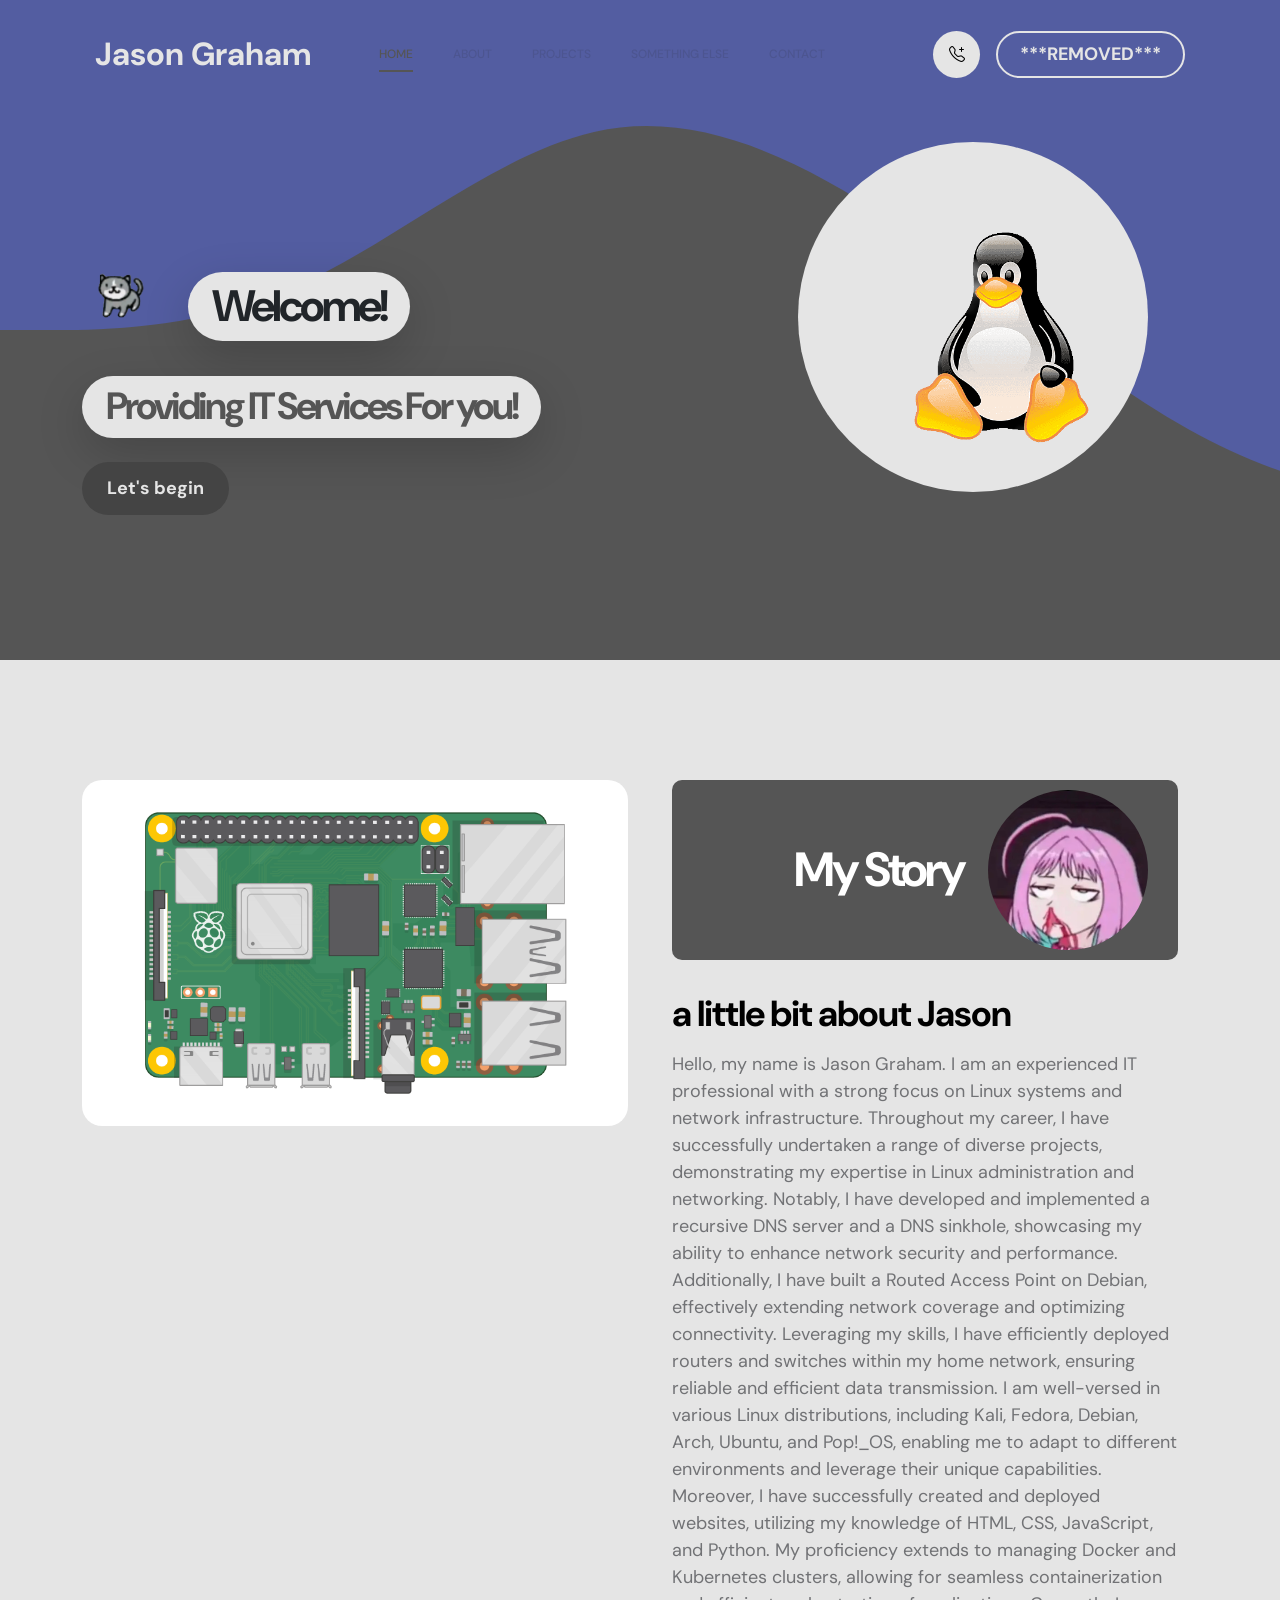
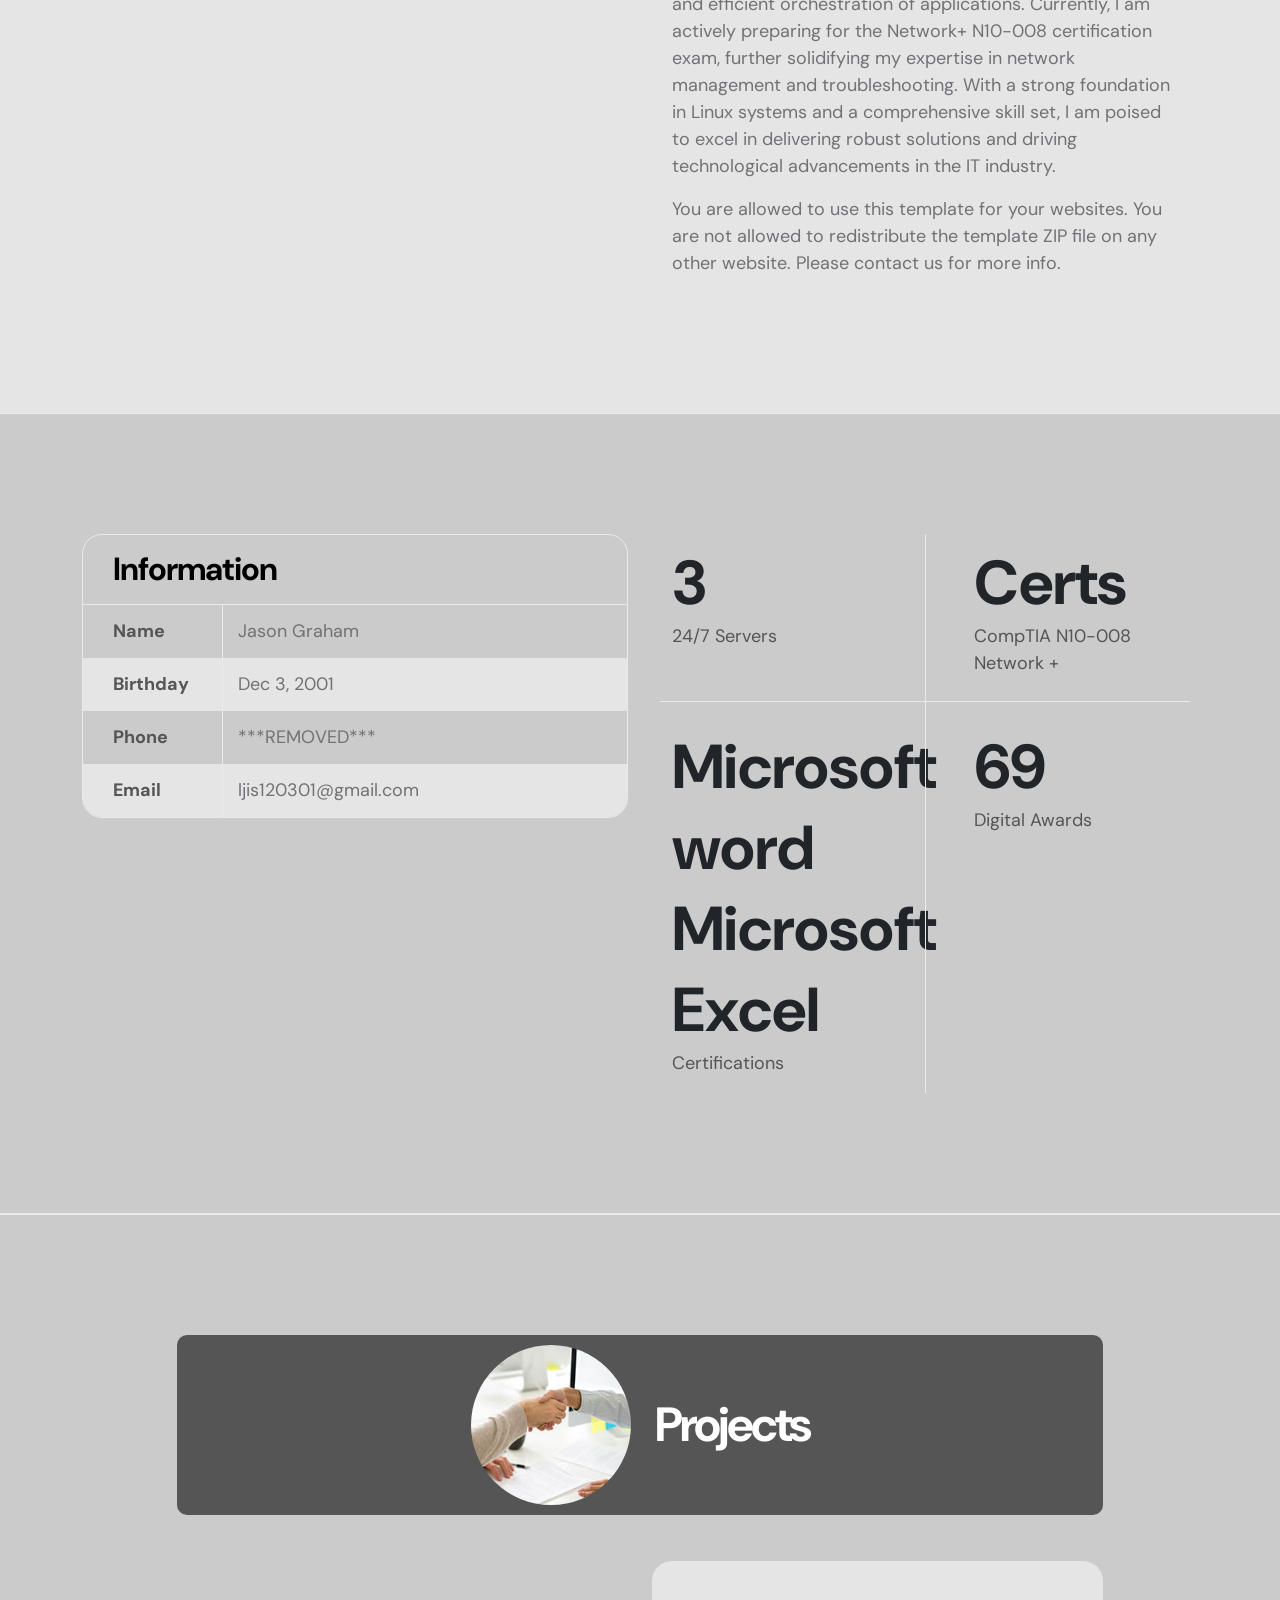
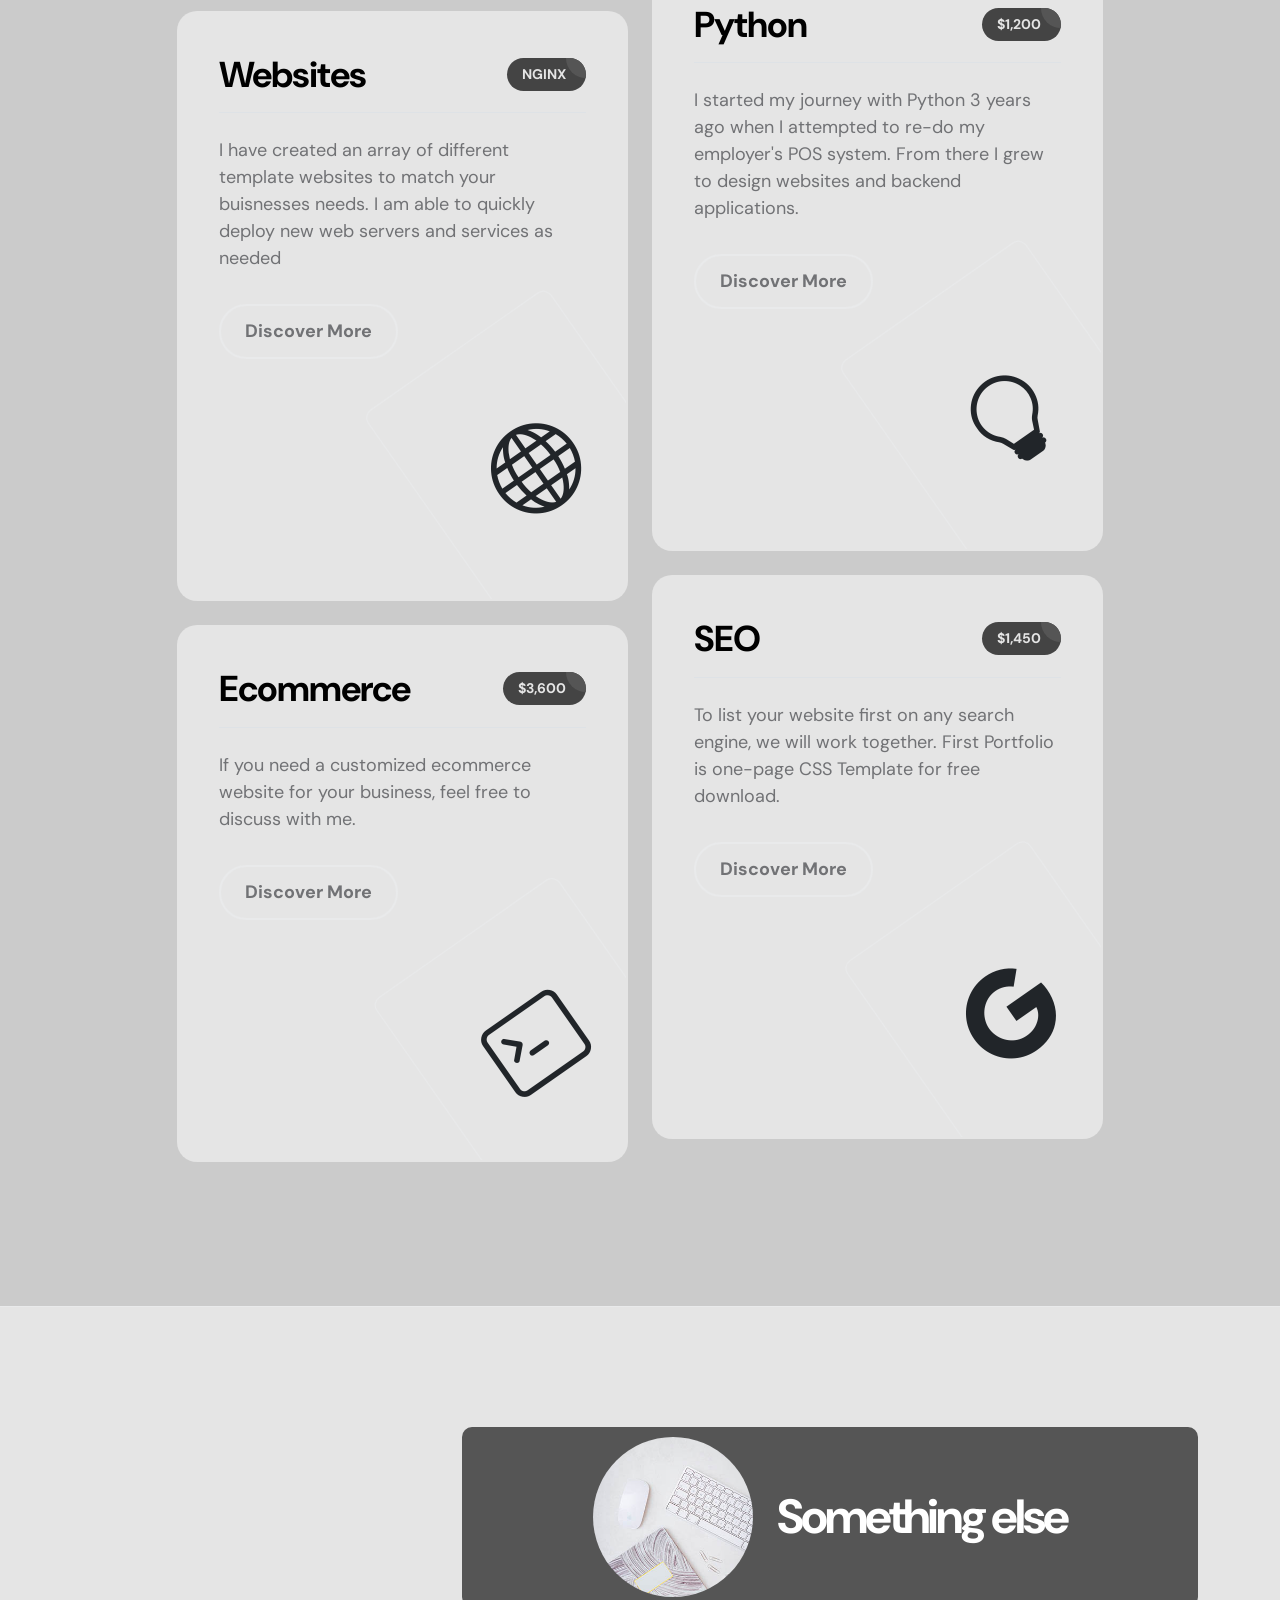
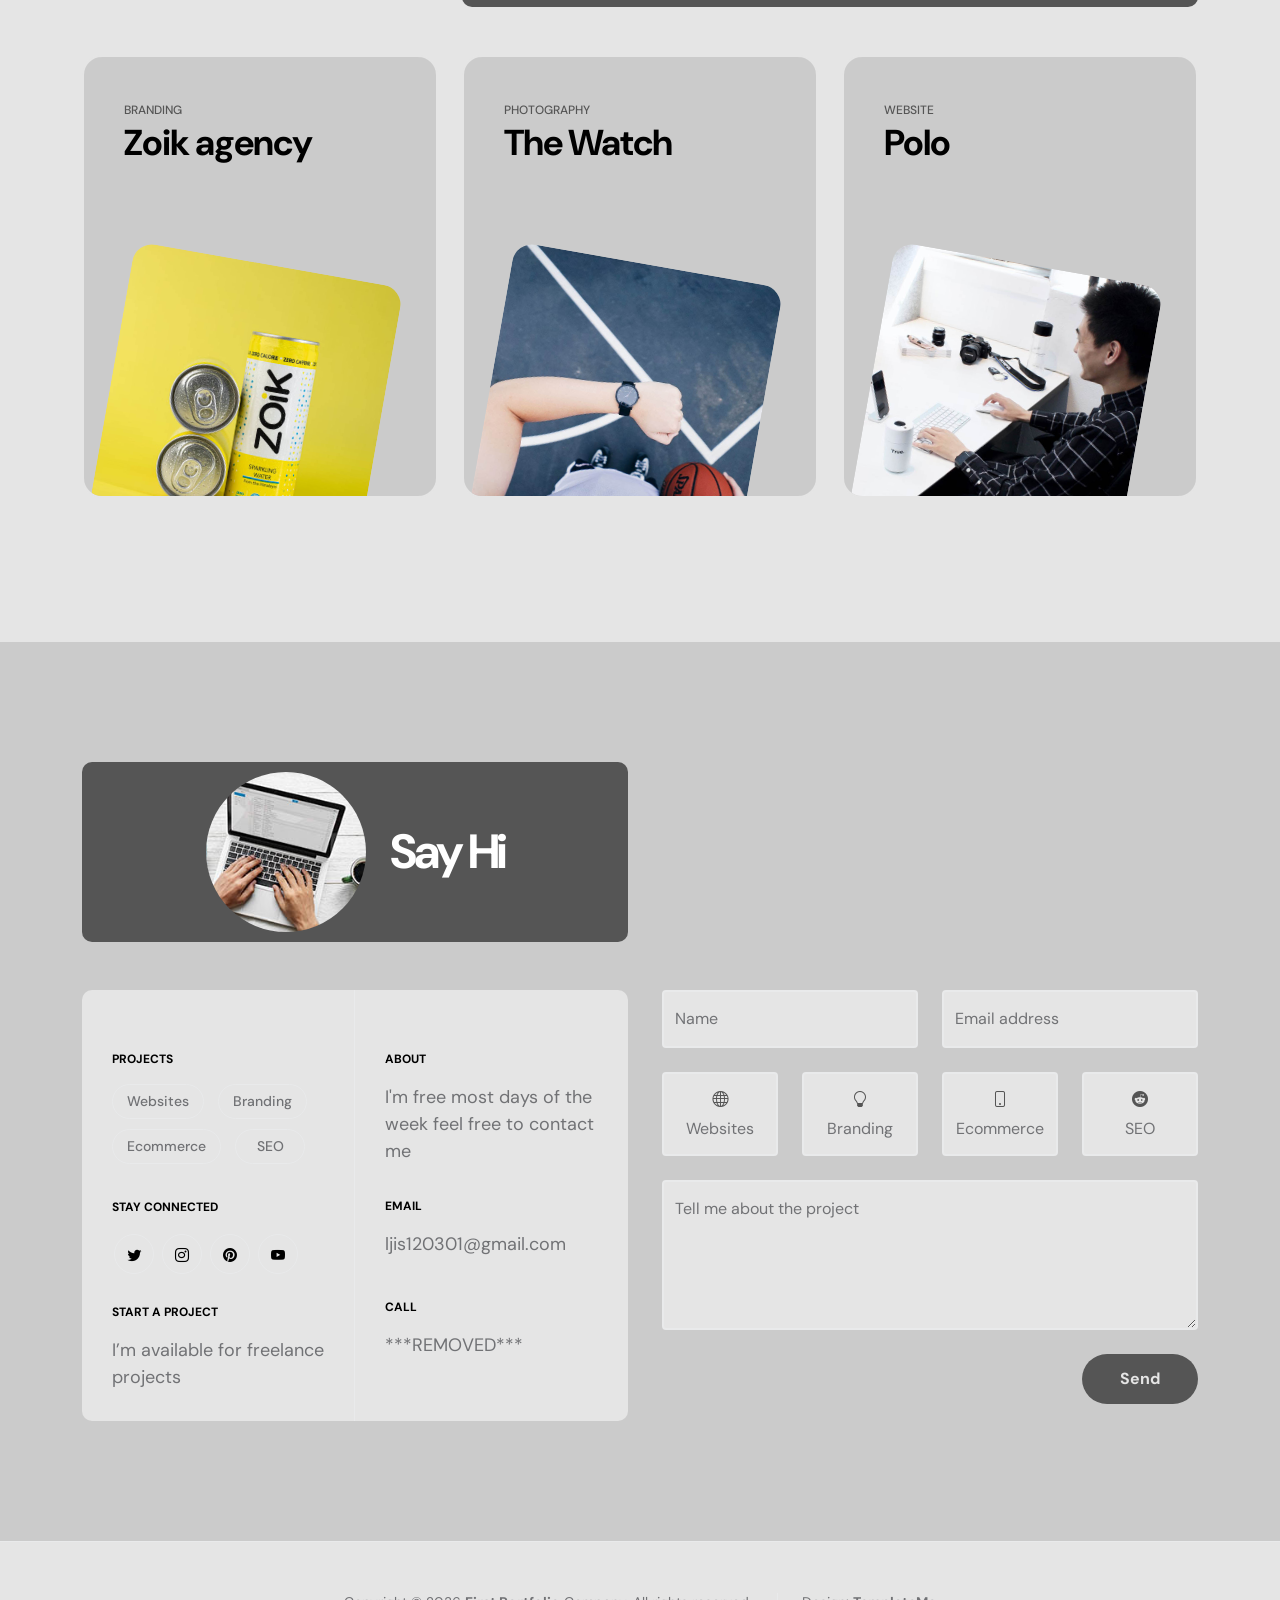
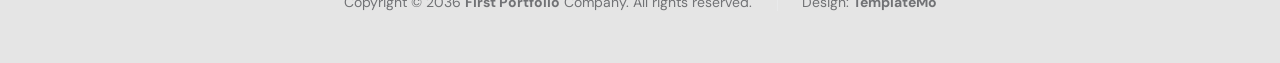
==== index.html @ 7993f051 "Add files via upload" ====
<!doctype html>
<html lang="en">
    <head>
        <meta charset="utf-8">
        <meta name="viewport" content="width=device-width, initial-scale=1">

        <meta name="description" content="">
        <meta name="author" content="TemplateMo">

        <title>Jason's Website</title>

        <!-- CSS FILES -->
        <link rel="preconnect" href="https://fonts.googleapis.com">
        
        <link rel="preconnect" href="https://fonts.gstatic.com" crossorigin>
        
        <link href="https://fonts.googleapis.com/css2?family=DM+Sans:wght@400;500;700&display=swap" rel="stylesheet">

        <link href="css/bootstrap.min.css" rel="stylesheet">

        <link href="css/bootstrap-icons.css" rel="stylesheet">

        <link href="css/magnific-popup.css" rel="stylesheet">

        <link href="css/templatemo-first-portfolio-style.css" rel="stylesheet">
        
<!--

TemplateMo 578 First Portfolio

https://templatemo.com/tm-578-first-portfolio

-->
    </head>
    
    <body>

        <section class="preloader">
            <div class="spinner">
                <span class="spinner-rotate"></span>    
            </div>
        </section>

        <nav class="navbar navbar-expand-lg">
            <div class="container">

                <button class="navbar-toggler" type="button" data-bs-toggle="collapse" data-bs-target="#navbarNav" aria-controls="navbarNav" aria-expanded="false" aria-label="Toggle navigation">
                    <span class="navbar-toggler-icon"></span>
                </button>

                <a href="index.html" class="navbar-brand mx-auto mx-lg-0">Jason Graham</a>

                <div class="d-flex align-items-center d-lg-none">
                    <i class="navbar-icon bi-telephone-plus me-3"></i>
                    <a class="custom-btn btn" href="#section_5">
                        ***REMOVED***
                    </a>
                </div>

                <div class="collapse navbar-collapse" id="navbarNav">
                    <ul class="navbar-nav ms-lg-5">
                        <li class="nav-item">
                            <a class="nav-link click-scroll" href="#section_1">Home</a>
                        </li>

                        <li class="nav-item">
                            <a class="nav-link click-scroll" href="#section_2">About</a>
                        </li>

                        <li class="nav-item">
                            <a class="nav-link click-scroll" href="#section_3">Projects</a>
                        </li>

                        <li class="nav-item">
                            <a class="nav-link click-scroll" href="#section_4">Something else</a>
                        </li>

                        <li class="nav-item">
                            <a class="nav-link click-scroll" href="#section_5">Contact</a>
                        </li>
                    </ul>

                    <div class="d-lg-flex align-items-center d-none ms-auto">
                        <i class="navbar-icon bi-telephone-plus me-3"></i>
                        <a class="custom-btn btn" href="#section_5">
                            ***REMOVED***
                        </a>
                    </div>
                </div>

            </div>
        </nav>

        <main>

            <section class="hero d-flex justify-content-center align-items-center" id="section_1">
                <div class="container">
                    <div class="row">

                        <div class="col-lg-7 col-12">
                            <div class="hero-text">
                                <div class="hero-title-wrap d-flex align-items-center mb-4">
                                    <img src="images/cat.png" class="avatar-image avatar-image-large img-fluid" alt="">

                                    <h1 class="hero-title ms-3 mb-0">Welcome!</h1>
                                </div>

                                <h2 class="mb-4">Providing IT Services For you!</h2>
                                <p class="mb-4"><a class="custom-btn btn custom-link" href="#section_2">Let's begin</a></p>
                            </div>
                        </div>

                        <div class="col-lg-5 col-12 position-relative">
                            <div class="hero-image-wrap"></div>
                            <img src="images/WAYBETTERTUX.png" class="hero-image img-fluid" alt="">
                        </div>

                    </div>
                </div>

                <svg xmlns="http://www.w3.org/2000/svg" viewBox="0 0 1440 320"><path fill="#535da1" fill-opacity="1" d="M0,160L24,160C48,160,96,160,144,138.7C192,117,240,75,288,64C336,53,384,75,432,106.7C480,139,528,181,576,208C624,235,672,245,720,240C768,235,816,213,864,186.7C912,160,960,128,1008,133.3C1056,139,1104,181,1152,202.7C1200,224,1248,224,1296,197.3C1344,171,1392,117,1416,90.7L1440,64L1440,0L1416,0C1392,0,1344,0,1296,0C1248,0,1200,0,1152,0C1104,0,1056,0,1008,0C960,0,912,0,864,0C816,0,768,0,720,0C672,0,624,0,576,0C528,0,480,0,432,0C384,0,336,0,288,0C240,0,192,0,144,0C96,0,48,0,24,0L0,0Z"></path></svg>
            </section>


            <section class="about section-padding" id="section_2">
                <div class="container">
                    <div class="row">

                        <div class="col-lg-6 col-12">
                            <img src="images/pi.png" class="about-image img-fluid" alt="">
                        </div>

                        <div class="col-lg-6 col-12 mt-5 mt-lg-0">
                            <div class="about-thumb">

                                <div class="section-title-wrap d-flex justify-content-end align-items-center mb-4">
                                    <h2 class="text-white me-4 mb-0">My Story</h2>

                                    <img src="images/IMG_1923.jpeg" class="avatar-image img-fluid" alt="">
                                </div>

                                <h3 class="pt-2 mb-3">a little bit about Jason</h3>

                                <p>Hello, my name is Jason Graham. I am an experienced IT professional with a strong focus on Linux systems and network infrastructure. Throughout my career, I have successfully undertaken a range of diverse projects, demonstrating my expertise in Linux administration and networking. Notably, I have developed and implemented a recursive DNS server and a DNS sinkhole, showcasing my ability to enhance network security and performance. Additionally, I have built a Routed Access Point on Debian, effectively extending network coverage and optimizing connectivity. Leveraging my skills, I have efficiently deployed routers and switches within my home network, ensuring reliable and efficient data transmission. I am well-versed in various Linux distributions, including Kali, Fedora, Debian, Arch, Ubuntu, and Pop!_OS, enabling me to adapt to different environments and leverage their unique capabilities. Moreover, I have successfully created and deployed websites, utilizing my knowledge of HTML, CSS, JavaScript, and Python. My proficiency extends to managing Docker and Kubernetes clusters, allowing for seamless containerization and efficient orchestration of applications. Currently, I am actively preparing for the Network+ N10-008 certification exam, further solidifying my expertise in network management and troubleshooting. With a strong foundation in Linux systems and a comprehensive skill set, I am poised to excel in delivering robust solutions and driving technological advancements in the IT industry.</p>

                                <p>You are allowed to use this template for your websites. You are not allowed to redistribute the template ZIP file on any other website. Please <a href="https://templatemo.com/contact" target="_blank">contact us</a> for more info.</p>
                            </div>
                        </div>

                    </div>
                </div>
            </section>

            <section class="featured section-padding">
                <div class="container">
                    <div class="row">

                        <div class="col-lg-6 col-12">
                            <div class="profile-thumb">
                                <div class="profile-title">
                                    <h4 class="mb-0">Information</h4>
                                </div>

                                <div class="profile-body">
                                    <p>
                                        <span class="profile-small-title">Name</span> 
                                        <span>Jason Graham</span>
                                    </p>

                                    <p>
                                        <span class="profile-small-title">Birthday</span> 
                                        <span>Dec 3, 2001</span>
                                    </p>

                                    <p>
                                        <span class="profile-small-title">Phone</span> 
                                         <span><a href="tel: ***REMOVED***">***REMOVED***</a></span>
                                    </p>

                                    <p>
                                        <span class="profile-small-title">Email</span> 
                                        <span><a href="mailto:ljis120301@gmail.com">ljis120301@gmail.com</a></span>
                                    </p>
                                </div>
                            </div>
                        </div>

                        <div class="col-lg-6 col-12 mt-5 mt-lg-0">
                            <div class="about-thumb">
                                <div class="row">
                                    <div class="col-lg-6 col-6 featured-border-bottom py-2">
                                        <strong class="featured-numbers">3</strong>

                                        <p class="featured-text">24/7 Servers</p>
                                    </div>

                                    <div class="col-lg-6 col-6 featured-border-start featured-border-bottom ps-5 py-2">
                                        <strong class="featured-numbers">Certs</strong>

                                        <p class="featured-text">CompTIA N10-008 Network +</p>
                                    </div>

                                    <div class="col-lg-6 col-6 pt-4">
                                        <strong class="featured-numbers">Microsoft word <br> Microsoft Excel</strong>

                                        <p class="featured-text">Certifications</p>
                                    </div>

                                    <div class="col-lg-6 col-6 featured-border-start ps-5 pt-4">
                                        <strong class="featured-numbers">69</strong>

                                        <p class="featured-text">Digital Awards</p>
                                    </div>
                                </div>
                            </div>
                        </div>

                    </div>
                </div>
            </section>


           

            <section class="services section-padding" id="section_3">
                <div class="container">
                    <div class="row">

                        <div class="col-lg-10 col-12 mx-auto">
                            <div class="section-title-wrap d-flex justify-content-center align-items-center mb-5">
                                <img src="images/handshake-man-woman-after-signing-business-contract-closeup.jpg" class="avatar-image img-fluid" alt="">

                                <h2 class="text-white ms-4 mb-0">Projects</h2>
                            </div>

                            <div class="row pt-lg-5">
                                <div class="col-lg-6 col-12">
                                    <div class="services-thumb">
                                        <div class="d-flex flex-wrap align-items-center border-bottom mb-4 pb-3">
                                            <h3 class="mb-0">Websites</h3>

                                            <div class="services-price-wrap ms-auto">
                                                <p class="services-price-text mb-0">NGINX</p>
                                                <div class="services-price-overlay"></div>
                                            </div>
                                        </div>

                                        <p>I have created an array of different template websites to match your buisnesses needs. I am able to quickly deploy new web servers and services as needed </p>

                                        <a href="#" class="custom-btn custom-border-btn btn mt-3">Discover More</a>

                                        <div class="services-icon-wrap d-flex justify-content-center align-items-center">
                                            <i class="services-icon bi-globe"></i>
                                        </div>
                                    </div>
                                </div>

                                <div class="col-lg-6 col-12">
                                    <div class="services-thumb services-thumb-up">
                                        <div class="d-flex flex-wrap align-items-center border-bottom mb-4 pb-3">
                                            <h3 class="mb-0">Python</h3>

                                            <div class="services-price-wrap ms-auto">
                                                <p class="services-price-text mb-0">$1,200</p>
                                                <div class="services-price-overlay"></div>
                                            </div>
                                        </div>

                                        <p>I started my journey with Python 3 years ago when I attempted to re-do my employer's POS system.
                                             From there I grew to design websites and backend applications. </p>

                                        <a href="#" class="custom-btn custom-border-btn btn mt-3">Discover More</a>

                                        <div class="services-icon-wrap d-flex justify-content-center align-items-center">
                                            <i class="services-icon bi-lightbulb"></i>
                                        </div>
                                    </div>
                                </div>

                                <div class="col-lg-6 col-12">
                                    <div class="services-thumb">
                                        <div class="d-flex flex-wrap align-items-center border-bottom mb-4 pb-3">
                                            <h3 class="mb-0">Ecommerce</h3>

                                            <div class="services-price-wrap ms-auto">
                                                <p class="services-price-text mb-0">$3,600</p>
                                                <div class="services-price-overlay"></div>
                                            </div>
                                        </div>

                                        <p>If you need a customized ecommerce website for your business, feel free to discuss with me.</p>

                                        <a href="#" class="custom-btn custom-border-btn btn mt-3">Discover More</a>

                                        <div class="services-icon-wrap d-flex justify-content-center align-items-center">
                                            <i class="services-icon bi-terminal"></i>
                                        </div>
                                    </div>
                                </div>

                                <div class="col-lg-6 col-12">
                                    <div class="services-thumb services-thumb-up">
                                        <div class="d-flex flex-wrap align-items-center border-bottom mb-4 pb-3">
                                            <h3 class="mb-0">SEO</h3>

                                            <div class="services-price-wrap ms-auto">
                                                <p class="services-price-text mb-0">$1,450</p>
                                                <div class="services-price-overlay"></div>
                                            </div>
                                        </div>

                                        <p>To list your website first on any search engine, we will work together. First Portfolio is one-page CSS Template for free download.</p>

                                        <a href="#" class="custom-btn custom-border-btn btn mt-3">Discover More</a>

                                        <div class="services-icon-wrap d-flex justify-content-center align-items-center">
                                            <i class="services-icon bi-google"></i>
                                        </div>
                                    </div>
                                </div>
                            </div>
                        </div>
                    </div>
                </div>
            </section>


            <section class="projects section-padding" id="section_4">
                <div class="container">
                    <div class="row">

                        <div class="col-lg-8 col-md-8 col-12 ms-auto">
                            <div class="section-title-wrap d-flex justify-content-center align-items-center mb-4">
                                <img src="images/white-desk-work-study-aesthetics.jpg" class="avatar-image img-fluid" alt="">

                                <h2 class="text-white ms-4 mb-0">Something else</h2>
                            </div>
                        </div>

                        <div class="clearfix"></div>

                        <div class="col-lg-4 col-md-6 col-12">
                            <div class="projects-thumb">
                                <div class="projects-info">
                                    <small class="projects-tag">Branding</small>

                                    <h3 class="projects-title">Zoik agency</h3>
                                </div>

                                <a href="images/projects/nikhil-KO4io-eCAXA-unsplash.jpg" class="popup-image">
                                    <img src="images/projects/nikhil-KO4io-eCAXA-unsplash.jpg" class="projects-image img-fluid" alt="">
                                </a>
                            </div>
                        </div>

                        <div class="col-lg-4 col-md-6 col-12">
                            <div class="projects-thumb">
                                <div class="projects-info">
                                    <small class="projects-tag">Photography</small>

                                    <h3 class="projects-title">The Watch</h3>
                                </div>

                                <a href="images/projects/the-5th-IQYR7N67dhM-unsplash.jpg" class="popup-image">
                                    <img src="images/projects/the-5th-IQYR7N67dhM-unsplash.jpg" class="projects-image img-fluid" alt="">
                                </a>
                            </div>
                        </div>

                        <div class="col-lg-4 col-md-6 col-12">
                            <div class="projects-thumb">
                                <div class="projects-info">
                                    <small class="projects-tag">Website</small>

                                    <h3 class="projects-title">Polo</h3>
                                </div>

                                <a href="images/projects/true-agency-9Bjog5FZ-oc-unsplash.jpg" class="popup-image">
                                    <img src="images/projects/true-agency-9Bjog5FZ-oc-unsplash.jpg" class="projects-image img-fluid" alt="">
                                </a>
                            </div>
                        </div>

                    </div>
                </div>
            </section>

            <section class="contact section-padding" id="section_5">
                    <div class="container">
                        <div class="row">

                            <div class="col-lg-6 col-md-8 col-12">
                                <div class="section-title-wrap d-flex justify-content-center align-items-center mb-5">
                                    <img src="images/aerial-view-man-using-computer-laptop-wooden-table.jpg" class="avatar-image img-fluid" alt="">

                                    <h2 class="text-white ms-4 mb-0">Say Hi</h2>
                                </div>
                            </div>

                            <div class="clearfix"></div>

                            <div class="col-lg-3 col-md-6 col-12 pe-lg-0">
                                <div class="contact-info contact-info-border-start d-flex flex-column">
                                    <strong class="site-footer-title d-block mb-3">Projects</strong>

                                    <ul class="footer-menu">
                                        <li class="footer-menu-item"><a href="#" class="footer-menu-link">Websites</a></li>

                                        <li class="footer-menu-item"><a href="#" class="footer-menu-link">Branding</a></li>

                                        <li class="footer-menu-item"><a href="#" class="footer-menu-link">Ecommerce</a></li>

                                        <li class="footer-menu-item"><a href="#" class="footer-menu-link">SEO</a></li>
                                    </ul>

                                    <strong class="site-footer-title d-block mt-4 mb-3">Stay connected</strong>

                                    <ul class="social-icon">
                                        <li class="social-icon-item"><a href="https://twitter.com/ljis120301" class="social-icon-link bi-twitter"></a></li>

                                        <li class="social-icon-item"><a href="#" class="social-icon-link bi-instagram"></a></li>

                                        <li class="social-icon-item"><a href="#" class="social-icon-link bi-pinterest"></a></li>

                                        <li class="social-icon-item"><a href="https://www.youtube.com/ljis120301" class="social-icon-link bi-youtube"></a></li>
                                    </ul>

                                    <strong class="site-footer-title d-block mt-4 mb-3">Start a project</strong>

                                    <p class="mb-0">I’m available for freelance projects</p>
                                </div>
                            </div>

                            <div class="col-lg-3 col-md-6 col-12 ps-lg-0">
                                <div class="contact-info d-flex flex-column">
                                    <strong class="site-footer-title d-block mb-3">About</strong>

                                    <p class="mb-2">
                                        I'm free most days of the week feel free to contact me
                              </p>

                                    <strong class="site-footer-title d-block mt-4 mb-3">Email</strong>

                                    <p>
                                        <a href="mailto:ljis120301@gmail.com">
                                            ljis120301@gmail.com
                                        </a>
                                    </p>

                                    <strong class="site-footer-title d-block mt-4 mb-3">Call</strong>

                                    <p class="mb-0">
                                        <a href="tel: ***REMOVED***">
                                            ***REMOVED***
                                        </a>
                                    </p>
                                </div>
                            </div>

                            <div class="col-lg-6 col-12 mt-5 mt-lg-0">
                                <form action="#" method="get" class="custom-form contact-form" role="form">
                                    <div class="row">
                                        <div class="col-lg-6 col-md-6 col-12">
                                            <div class="form-floating">
                                                <input type="text" name="name" id="name" class="form-control" placeholder="Name" required="">
                                                
                                                <label for="floatingInput">Name</label>
                                            </div>
                                        </div>

                                        <div class="col-lg-6 col-md-6 col-12"> 
                                            <div class="form-floating">
                                                <input type="email" name="email" id="email" pattern="[^ @]*@[^ @]*" class="form-control" placeholder="Email address" required="">
                                                
                                                <label for="floatingInput">Email address</label>
                                            </div>
                                        </div>

                                        <div class="col-lg-3 col-md-6 col-6">
                                            <div class="form-check form-check-inline">
                                                <input name="website" type="checkbox" class="form-check-input" id="inlineCheckbox1" value="1">

                                                <label class="form-check-label" for="inlineCheckbox1">
                                                    <i class="bi-globe form-check-icon"></i>
                                                    <span class="form-check-label-text">Websites</span>
                                                </label>
                                          </div>
                                        </div>

                                        <div class="col-lg-3 col-md-6 col-6">
                                            <div class="form-check form-check-inline">
                                                <input name="branding" type="checkbox" class="form-check-input" id="inlineCheckbox2" value="1">

                                                <label class="form-check-label" for="inlineCheckbox2">
                                                    <i class="bi-lightbulb form-check-icon"></i>
                                                    <span class="form-check-label-text">Branding</span>
                                                </label>
                                            </div>
                                        </div>

                                        <div class="col-lg-3 col-md-6 col-6">
                                            <div class="form-check form-check-inline">
                                                <input name="ecommerce" type="checkbox" class="form-check-input" id="inlineCheckbox3" value="1">

                                                <label class="form-check-label" for="inlineCheckbox3">
                                                    <i class="bi-phone form-check-icon"></i>
                                                    <span class="form-check-label-text">Ecommerce</span>
                                                </label>
                                            </div>
                                        </div>

                                        <div class="col-lg-3 col-md-6 col-6">
                                            <div class="form-check form-check-inline me-0">
                                                <input name="seo" type="checkbox" class="form-check-input" id="inlineCheckbox4" value="1">

                                                <label class="form-check-label" for="inlineCheckbox4">
                                                    <i class="bi-reddit form-check-icon"></i>
                                                    <span class="form-check-label-text">SEO</span>
                                                </label>
                                            </div>
                                        </div>

                                        <div class="col-lg-12 col-12">
                                            <div class="form-floating">
                                                <textarea class="form-control" id="message" name="message" placeholder="Tell me about the project"></textarea>
                                                
                                                <label for="floatingTextarea">Tell me about the project</label>
                                            </div>
                                        </div>

                                        <div class="col-lg-3 col-12 ms-auto">
                                            <button type="submit" class="form-control">Send</button>
                                        </div>

                                    </div>
                                </form>
                            </div>

                        </div>
                    </div>
                </div>
            </section>

        </main>

        <footer class="site-footer">
            <div class="container">
                <div class="row">

                    <div class="col-lg-12 col-12">
                        <div class="copyright-text-wrap">
                            <p class="mb-0">
                                <span class="copyright-text">Copyright © 2036 <a href="#">First Portfolio</a> Company. All rights reserved.</span>
                                Design: 
                                <a rel="sponsored" href="https://templatemo.com" target="_blank">TemplateMo</a>
                            </p>
                        </div>
                    </div>

                </div>
            </div>
        </footer>

        <!-- JAVASCRIPT FILES -->
        <script src="js/jquery.min.js"></script>
        <script src="js/bootstrap.min.js"></script>
        <script src="js/jquery.sticky.js"></script>
        <script src="js/click-scroll.js"></script>
        <script src="js/jquery.magnific-popup.min.js"></script>
        <script src="js/magnific-popup-options.js"></script>
        <script src="js/custom.js"></script>

    </body>
</html>
---- css/templatemo-first-portfolio-style.css ----
/*

TemplateMo 578 First Portfolio

https://templatemo.com/tm-578-first-portfolio

*/


/*---------------------------------------
  CUSTOM PROPERTIES ( VARIABLES )             
-----------------------------------------*/
:root {
  --white-color:                  #E5E5E5;
  --primary-color:                #444;
  --secondary-color:              #555555;
  --section-bg-color:             #2222;
  --dark-color:                   #000000;
  --p-color:                      #717275;
  --border-color:                 #e9eaeb;
  --featured-border-color:        #727aab;

  --body-font-family:             'DM Sans', sans-serif;

  --h1-font-size:                 62px;
  --h2-font-size:                 48px;
  --h3-font-size:                 36px;
  --h4-font-size:                 32px;
  --h5-font-size:                 24px;
  --h6-font-size:                 22px;
  --p-font-size:                  18px;
  --menu-font-size:               12px;
  --copyright-font-size:          14px;

  --border-radius-large:          100px;
  --border-radius-medium:         20px;
  --border-radius-small:          10px;

  --font-weight-normal:           400;
  --font-weight-medium:           500;
  --font-weight-bold:             700;
}

body {
    background: var(--white-color);
    font-family: var(--body-font-family); 
}


/*---------------------------------------
  TYPOGRAPHY               
-----------------------------------------*/

h2,
h3,
h4,
h5,
h6 {
  color: var(--dark-color);
}

h1,
h2,
h3,
h4,
h5,
h6 {
  font-weight: var(--font-weight-bold);
  letter-spacing: -1px;
}

h1 {
  font-size: var(--h1-font-size);
  letter-spacing: -3px;
}

h2 {
  font-size: var(--h2-font-size);
  color: var(--secondary-color);
  letter-spacing: -3px;
}

h3 {
  font-size: var(--h3-font-size);
}

h4 {
  font-size: var(--h4-font-size);
}

h5 {
  font-size: var(--h5-font-size);
  line-height: normal;
}

h6 {
  font-size: var(--h6-font-size);
}

p {
  color: var(--p-color);
  font-size: var(--p-font-size);
  font-weight: var(--font-weight-normal);
}

ul li {
  color: var(--p-color);
  font-size: var(--p-font-size);
  font-weight: var(--font-weight-normal);
}

a, 
button {
  touch-action: manipulation;
  transition: all 0.3s;
}

a {
  color: var(--p-color);
  text-decoration: none;
}

a:hover {
  color: var(--secondary-color);
}

::selection {
  background: var(--secondary-color);
  color: var(--white-color);
}

::-moz-selection {
  background: var(--secondary-color);
  color: var(--white-color);
}

.section-padding {
  padding-top: 120px;
  padding-bottom: 120px;
}

b,
strong {
  font-weight: var(--font-weight-bold);
}

.section-title-wrap {
  background: var(--secondary-color);
  border-radius: var(--border-radius-small);
  padding: 10px 30px;
}


/*---------------------------------------
  AVATAR IMAGE               
-----------------------------------------*/
.avatar-image {
  border-radius: var(--border-radius-large);
  width: 160px;
  height: 160px;
  object-fit: cover;
}

.avatar-image-large {
  width: 90.4px;
  height: 90.4px;
}


/*---------------------------------------
  PRE LOADER               
-----------------------------------------*/
.preloader {
  position: fixed;
  top: 0;
  left: 0;
  width: 100%;
  height: 100%;
  z-index: 99999;
  display: flex;
  flex-flow: row nowrap;
  justify-content: center;
  align-items: center;
  background: none repeat scroll 0 0 var(--white-color);
}

.spinner {
  border: 1px solid transparent;
  border-radius: var(--border-radius-small);
  position: relative;
}

.spinner:before {
  content: '';
  box-sizing: border-box;
  position: absolute;
  top: 50%;
  left: 50%;
  width: 45px;
  height: 45px;
  margin-top: -10px;
  margin-left: -10px;
  border-radius: 50%;
  border: 1px solid var(--border-color);
  border-top-color: var(--white-color);
  animation: spinner .9s linear infinite;
}

@-webkit-@keyframes spinner {
  to {transform: rotate(360deg);
  }
}

@keyframes spinner {
  to {transform: rotate(360deg);}
}


/*---------------------------------------
  CUSTOM ICON               
-----------------------------------------*/
.navbar-icon {
  background: var(--white-color);
  border-radius: var(--border-radius-large);
  color: var(--dark-color);
  width: 47px;
  height: 47px;
  line-height: 47px;
  text-align: center;
}

.is-sticky .navbar-icon {
  background: var(--secondary-color);
  color: var(--white-color);
}

.form-check-icon {
  color: var(--secondary-color);
}


/*---------------------------------------
  CUSTOM BUTTON               
-----------------------------------------*/
.custom-btn,
.navbar .custom-btn {
  font-size: var(--p-font-size);
  font-weight: var(--font-weight-bold);
}

.navbar .custom-btn {
  background: transparent;
  border-width: 2px;
  border-style: solid;
  border-color: var(--white-color);
  color: var(--white-color);
  padding: 8px 22px;
}

.navbar .custom-btn:hover {
  background: var(--white-color);
  border-color: transparent;
  color: var(--secondary-color);
}

.custom-btn {
  background: var(--secondary-color);
  border-radius: var(--border-radius-large);
  color: var(--white-color);
  font-weight: var(--font-weight-bold);
  padding: 12px 24px;
}

.custom-btn:hover {
  background: var(--primary-color);
  box-shadow: 0 1rem 3rem rgba(0,0,0,.175);
  color: var(--white-color);
}

.custom-border-btn {
  background: transparent;
  border: 2px solid var(--border-color);
  color: var(--p-color);
}

.custom-border-btn:hover {
  background: var(--secondary-color);
  border-color: var(--secondary-color);
  color: var(--white-color);
}

.custom-link {
	background-color: var(--primary-color);
}

.custom-link:hover {
	background-color: var(--secondary-color);
}


/*---------------------------------------
  NAVIGATION              
-----------------------------------------*/
.sticky-wrapper {
  position: relative;
  z-index: 222;
  height: auto !important;
}

.is-sticky,
.is-sticky .navbar .container {
  background: var(--white-color);
  box-shadow: 0 1rem 3rem rgb(0 0 0 / 18%);
}

.is-sticky .navbar-brand,
.is-sticky .navbar-brand:hover {
  color: var(--dark-color);
}

.is-sticky .navbar-nav .nav-link {
  color: var(--p-color);
}

.is-sticky .navbar .custom-btn {
  border-color: var(--secondary-color);
  color: var(--secondary-color);
}

.is-sticky .navbar .custom-btn:hover {
  background: var(--secondary-color);
  color: var(--white-color);
}

.navbar {
  background: transparent;
  position: absolute;
  z-index: 9;
  right: 0;
  left: 0;
  transition: all 0.3s;
  padding-top: 15px;
  padding-bottom: 0;
}

.navbar .container {
  border-radius: var(--border-radius-small);
  padding: 10px 25px;
}

.navbar-brand {
  font-size: var(--h4-font-size);
  font-weight: var(--font-weight-bold);
}

.navbar-brand,
.navbar-brand:hover {
  color: var(--white-color);
}

.navbar-expand-lg .navbar-nav .nav-link {
  padding-right: 0;
  padding-left: 0;
  margin-right: 20px;
  margin-left: 20px;
}

.navbar-nav .nav-link {
  display: inline-block;
  color: var(--section-bg-color);
  font-size: var(--menu-font-size);
  font-weight: var(--font-weight-medium);
  text-transform: uppercase;
  position: relative;
  padding-top: 15px;
  padding-bottom: 15px;
}

.navbar-nav .nav-link::after {
  content: "";
  background: transparent;
  position: absolute;
  bottom: 6px;
  right: 0;
  left: 0;
  width: 100%;
  height: 2px;
}

.navbar-nav .nav-link.active::after, 
.navbar-nav .nav-link:hover::after {
  background: var(--secondary-color);
}

.navbar-nav .nav-link.active, 
.navbar-nav .nav-link:hover {
  color: var(--secondary-color);
}

.navbar-toggler {
  border: 0;
  padding: 0;
  cursor: pointer;
  margin: 0;
  width: 30px;
  height: 35px;
  outline: none;
}

.navbar-toggler:focus {
  outline: none;
  box-shadow: none;
}

.navbar-toggler[aria-expanded="true"] .navbar-toggler-icon {
  background: transparent;
}

.navbar-toggler[aria-expanded="true"] .navbar-toggler-icon:before,
.navbar-toggler[aria-expanded="true"] .navbar-toggler-icon:after {
  transition: top 300ms 50ms ease, -webkit-transform 300ms 350ms ease;
  transition: top 300ms 50ms ease, transform 300ms 350ms ease;
  transition: top 300ms 50ms ease, transform 300ms 350ms ease, -webkit-transform 300ms 350ms ease;
  top: 0;
}

.navbar-toggler[aria-expanded="true"] .navbar-toggler-icon:before {
  transform: rotate(45deg);
}

.navbar-toggler[aria-expanded="true"] .navbar-toggler-icon:after {
  transform: rotate(-45deg);
}

.navbar-toggler .navbar-toggler-icon {
  background: var(--white-color);
  transition: background 10ms 300ms ease;
  display: block;
  width: 30px;
  height: 2px;
  position: relative;
}

.navbar-toggler .navbar-toggler-icon:before,
.navbar-toggler .navbar-toggler-icon:after {
  transition: top 300ms 350ms ease, -webkit-transform 300ms 50ms ease;
  transition: top 300ms 350ms ease, transform 300ms 50ms ease;
  transition: top 300ms 350ms ease, transform 300ms 50ms ease, -webkit-transform 300ms 50ms ease;
  position: absolute;
  right: 0;
  left: 0;
  background: var(--white-color);
  width: 30px;
  height: 2px;
  content: '';
}

.navbar-toggler .navbar-toggler-icon::before {
  top: -8px;
}

.navbar-toggler .navbar-toggler-icon::after {
  top: 8px;
}


/*---------------------------------------
  HERO              
-----------------------------------------*/
.hero {
  background: var(--secondary-color);
  position: relative;
  overflow: hidden;
  padding-top: 330px;
  padding-bottom: 330px;
}

@media  screen and (min-width: 991px) {
  .hero {
    height: 60vh;
  }
}

.hero-title,
.hero h2 {
  background: var(--white-color);
  box-shadow: 0 1rem 3rem rgba(0,0,0,.175);
  border-radius: var(--border-radius-large);
  display: inline-block;
  padding: 8px 24px;
}

.hero-title {
	font-size: 44px;
}

.hero h2 {
	font-size: 38px;
}

.hero-text {
  position: relative;
  z-index: 22;
  top: 70px;
}

.hero-image-wrap {
  background: var(--white-color);
  border-radius: 100%;
  width: 350px;
  height: 350px;
  position: absolute;
  z-index: 22;
  top: -50px;
  right: 0;
  left: 0;
  margin: auto;
  pointer-events: none;
}

.hero-image {
  position: absolute;
  z-index: 22;
  top: 0;
  width: 100%;
  min-width: 550px;
}

.hero svg {
  position: absolute;
  z-index: 2;
  bottom: 0;
  right: 0;
  left: 0;
  overflow: hidden;
  height: 100%;
  pointer-events: none;
}


/*---------------------------------------
  ABOUT              
-----------------------------------------*/
.profile-thumb {
  border: 1px solid var(--border-color);
  border-radius: var(--border-radius-medium);
  position: relative;
  overflow: hidden;
}

.profile-title {
  border-bottom: 1px solid var(--border-color);
  padding: 15px 30px;
}

.profile-small-title {
  border-right: 1px solid var(--border-color);
  color: var(--secondary-color);
  font-weight: var(--font-weight-bold);
  min-width: 140px;
  margin-right: 10px;
  padding: 13px 30px;
  display: inline-block;
}

.profile-body p {
  margin-bottom: 0;
}

.profile-body p:nth-of-type(even) {
  background: var(--white-color);
}

.about-image {
  border-radius: var(--border-radius-medium);
}

.about-thumb {
  padding-right: 20px;
  padding-left: 20px;
}


/*---------------------------------------
  FEATURED              
-----------------------------------------*/
.featured-numbers {
  font-size: var(--h1-font-size);
  line-height: normal;
  display: block;
}

.featured-text {
  color: var(--secondary-color);
}

.featured-border-bottom {
  border-bottom: 1px solid var(--border-color);
}

.featured-border-start {
  border-left: 1px solid var(--border-color);
}


/*---------------------------------------
  CLIENTS              
-----------------------------------------*/

.clients-item-height {
	height: 120px;
}

.clients-image {
  display: block;
  max-width: 100px;
  margin: auto;
  transition: all ease 0.2s;
}

.clients-image:hover {
  transform: scale(1.3);
}


/*---------------------------------------
  SERVICES              
-----------------------------------------*/
.services,
.featured {
  background: var(--section-bg-color);
  border-top: 1px solid var(--border-color);
  border-bottom: 1px solid var(--border-color);
}

.services-thumb {
  background: var(--white-color);
  border: 2px solid transparent;
  border-radius: var(--border-radius-medium);
  position: relative;
  overflow: hidden;
  margin-bottom: 24px;
  padding: 40px 40px 240px 40px;
  transition: all 0.5s;
}

.services-thumb-up {
  position: relative;
  bottom: 50px;
  margin-bottom: -50px;
}

.services-thumb:hover {
  border: 2px solid var(--secondary-color);
  box-shadow: 0 1rem 3rem rgba(0,0,0,.175);
}

.services-thumb:hover .services-icon-wrap {
  background: var(--secondary-color);
  border-color: var(--secondary-color);
  color: var(--white-color);
}

.services-icon-wrap {
  border: 1px solid var(--border-color);
  border-radius: var(--border-radius-small);
  position: absolute;
  bottom: 0;
  right: 0;
  width: 50%;
  height: 55%;
  transform: rotate(-35deg) translateY(55px);
  transition: all ease 0.5s;
}

.services-icon {
  font-size: 90px;
  position: relative;
  bottom: 15px;
}

.services-thumb:hover .services-price-wrap {
  background: var(--secondary-color);
}

.services-thumb:hover .services-price-overlay {
  background: var(--primary-color);
}

.services-price-wrap {
  background: var(--primary-color);
  border-radius: var(--border-radius-medium);
  position: relative;
  overflow: hidden;
  padding: 6px 20px 6px 15px;
  transition: all ease 0.5s;
}

.services-price-text {
  color: var(--white-color);
  font-size: var(--copyright-font-size);
  font-weight: var(--font-weight-bold);
}

.services-price-overlay {
  background: var(--secondary-color);
  border-bottom-left-radius: 100%;
  position: absolute;
  top: 0;
  right: 0;
  width: 20px;
  height: 20px;
  pointer-events: none;
}


/*---------------------------------------
  PROJECTS              
-----------------------------------------*/
.projects-thumb {
  background: var(--section-bg-color);
  border: 2px solid var(--white-color);
  border-radius: var(--border-radius-medium);
  position: relative;
  overflow: hidden;
  margin-top: 24px;
  margin-bottom: 24px;
  padding: 40px;
  transition: all ease 0.5s;
}

.projects-thumb:hover {
  border-color: var(--secondary-color);
}

.projects-thumb:hover .projects-image,
.projects-thumb:focus .projects-image {
  transform: rotate(0) translateY(0);
}

.projects-thumb .popup-image {
  display: block;
  width: 100%;
  height: 100%;
}

.projects-image {
  border-radius: var(--border-radius-medium);
  display: block;
  width: 100%;
  transform: rotate(10deg) translateY(80px);
  transition: all ease 0.5s;
}

.projects-title {
  margin-bottom: 20px;
}

.projects-tag {
  font-size: var(--menu-font-size);
  font-weight: var(--font-weight-medium);
  color: var(--secondary-color);
  text-transform: uppercase;
  margin-bottom: 5px;
}


/*---------------------------------------
  CONTACT              
-----------------------------------------*/
.contact {
  background: var(--section-bg-color);
}

.contact-info {
  background: var(--white-color);
  border-top-right-radius: var(--border-radius-small);
  border-bottom-right-radius: var(--border-radius-small);
  padding: 60px 30px 30px 30px;
  height: 100%;
}

.contact-info-border-start {
  border-right: 1px solid var(--border-color);
  border-radius: var(--border-radius-small) 0 0 var(--border-radius-small);
}

.contact-form {
  margin-left: 10px;
}


/*---------------------------------------
  CUSTOM FORM               
-----------------------------------------*/
.custom-form .form-control {
  background: var(--white-color);
  box-shadow: none;
  border: 2px solid var(--border-color);
  color: var(--p-color);
  margin-bottom: 24px;
  padding-top: 13px;
  padding-bottom: 13px;
  outline: none;
}

.form-floating>label {
  color: var(--p-color);
}

.form-check-inline {
  vertical-align: middle;
  width: 100%;
  position: relative;
  margin-right: 0;
  margin-top: 0;
  margin-bottom: 24px;
  padding: 0;
}

.custom-form .form-check-label {
  position: absolute;
  top: 50%;
  left: 50%;
  transform: translate(-50%, -50%);
  text-align: center;
}

.form-check-label-text {
  color: var(--p-color);
  display: block;
  font-size: copyright-font-size;
  margin-top: 5px;
}

.form-check-input[type=checkbox] {
  background: var(--white-color);
  border: 2px solid var(--border-color);
  box-shadow: none;
  outline: none;
  width: 100%;
  margin-top: 0;
  margin-left: 0;
  padding: 40px 50px;
}

.form-check-input:checked[type=checkbox] {
  background-image: none;
}

.form-check-input:hover,
.form-check-input:checked {
  background-color: transparent;
  border-color: var(--secondary-color);
}

.custom-form .form-control:hover,
.custom-form .form-control:focus {
  background: transparent;
  border-color: var(--secondary-color);
}

.custom-form .form-floating textarea {
  height: 150px;
}

.custom-form button[type="submit"] {
  background: var(--secondary-color);
  border: none;
  border-radius: var(--border-radius-large);
  color: var(--white-color);
  font-weight: var(--font-weight-bold);
  transition: all 0.3s;
  margin-bottom: 0;
}

.custom-form button[type="submit"]:hover,
.custom-form button[type="submit"]:focus {
  background: var(--primary-color);
  border-color: transparent;
}


/*---------------------------------------
  SITE FOOTER              
-----------------------------------------*/
.site-footer {
  border-top: 1px solid var(--border-color);
  padding-top: 50px;
  padding-bottom: 50px;
  text-align: center;
}

.site-footer-title {
  font-size: var(--menu-font-size);
  color: var(--dark-color);
  text-transform: uppercase;
}

.copyright-text-wrap p,
.copyright-text {
  font-size: var(--copyright-font-size);
}

.copyright-text {
  border-right: 1px solid var(--border-color);
  padding-right: 25px;
  margin-right: 20px;
}

.copyright-text-wrap a {
  font-weight: var(--font-weight-bold);
}

.footer-menu {
  margin: 0;
  padding: 0;
}

.footer-menu-item {
  list-style: none;
  display: inline-block;
  vertical-align: top;
}

.footer-menu-link {
  border: 1px solid var(--border-color);
  border-radius: var(--border-radius-medium);
  font-size: var(--copyright-font-size);
  font-weight: var(--font-weight-medium);
  display: inline-block;
  vertical-align: top;
  text-align: center;
  margin-right: 10px;
  margin-bottom: 10px;
  padding: 6px 14px;
  min-width: 70px;
}

.footer-menu-link:hover {
  background: var(--secondary-color);
  border-color: transparent;
  color: var(--white-color);
}


/*---------------------------------------
  SOCIAL ICON               
-----------------------------------------*/
.social-icon {
  margin: 0;
  padding: 0;
}

.social-icon-item {
  list-style: none;
  display: inline-block;
  vertical-align: top;
}

.social-icon-link {
  border: 1px solid var(--border-color);
  border-radius: var(--border-radius-large);
  font-size: var(--copyright-font-size);
  color: var(--dark-color);
  display: inline-block;
  vertical-align: top;
  margin: 2px 2px 5px 2px;
  width: 40px;
  height: 40px;
  line-height: 40px;
  text-align: center;
}

.social-icon-link:hover {
  background: var(--secondary-color);
  border-color: transparent;
  color: var(--white-color);
}


/*---------------------------------------
  RESPONSIVE STYLES               
-----------------------------------------*/
@media screen and (min-width: 1600px) {
  .hero {
    padding-top: 380px;
    padding-bottom: 380px;
  }

  .hero-image-wrap {
    top: -50px;
    width: 400px;
    height: 400px;
  }

  .hero-image {
    min-width: 650px;
  }
  
  .hero-title,
	.hero h2 {
	  font-size: var(--h2-font-size);
	}
}

@media screen and (max-width: 991px) {
  h1 {
    font-size: 48px;
  }

  h2 {
    font-size: 36px;
  }

  h3 {
    font-size: 32px;
  }

  h4 {
    font-size: 28px;
  }

  h5 {
    font-size: 20px;
  }

  h6 {
    font-size: 18px;
  }

  .section-padding {
    padding-top: 80px;
    padding-bottom: 80px;
  }

  .custom-btn,
  .navbar .custom-btn {
    font-size: var(--copyright-text-font-size);
    padding: 8px 16px;
  }

  .navbar .container {
    background: var(--white-color);
  }

  .navbar-brand,
  .navbar-brand:hover {
    color: var(--dark-color);
  }

  .navbar-icon {
    background: var(--secondary-color);
    color: var(--white-color);
    width: 44px;
    height: 44px;
    line-height: 44px;
  }

  .navbar .custom-btn {
    border-color: var(--secondary-color);
    color: var(--secondary-color);
  }

  .navbar-toggler .navbar-toggler-icon,
  .navbar-toggler .navbar-toggler-icon:before,
  .navbar-toggler .navbar-toggler-icon:after {
    background: var(--dark-color);
  }

  .navbar-expand-lg .navbar-nav .nav-link {
    margin-left: 0;
  }

  .navbar-nav .nav-link {
    color: var(--p-color);
    padding-top: 10px;
    padding-bottom: 10px;
  }

  .hero {
    padding-top: 200px;
    padding-bottom: 400px;
  }

  .hero-text {
    top: 0;
    margin-bottom: 120px;
  }

  .about-thumb {
    padding-right: 0;
    padding-left: 0;
  }

  .about-numbers {
    font-size: 42px;
  }

  .services-thumb-up {
    bottom: 0;
    margin-bottom: 32px;
  }

  .services-thumb {
    margin-bottom: 32px;
    padding-bottom: 270px;
  }

  .services-icon-wrap {
    width: 45%;
    height: 60%;
  }

  .services .col-lg-10 .row .col-lg-6:last-child,
  .projects .col-lg-4:last-child {
    margin-bottom: 0;
  }

  .projects-thumb {
    margin-top: 0;
    margin-bottom: 32px;
  }

  .contact-info {
    border-radius: 0 0 var(--border-radius-small) var(--border-radius-small);
    padding: 40px 30px;
  }

  .contact-info-border-start {
    border-right: 0;
    border-bottom: 1px solid var(--border-color);
    border-radius: var(--border-radius-small) var(--border-radius-small) 0 0;
  }
}

@media screen and (max-width: 575px) {
  .navbar .container {
    margin-right: 12px;
    margin-left: 12px;
  }
}

@media screen and (max-width: 480px) {
  h1 {
    font-size: 40px;
  }

  h2 {
    font-size: 28px;
  }

  h3 {
    font-size: 26px;
  }

  h4 {
    font-size: 22px;
  }

  h5 {
    font-size: 20px;
  }

  .custom-btn,
  .navbar .custom-btn {
    font-size: 13px;
    padding: 6px 12px;
  }

  .navbar-icon {
    font-size: var(--copyright-font-size);
    width: 35.5px;
    height: 35.5px;
    line-height: 35.5px;
  }

  .hero-image-wrap {
    width: 300px;
    height: 300px;
  }

  .hero-image {
    min-width: inherit;
  }
}
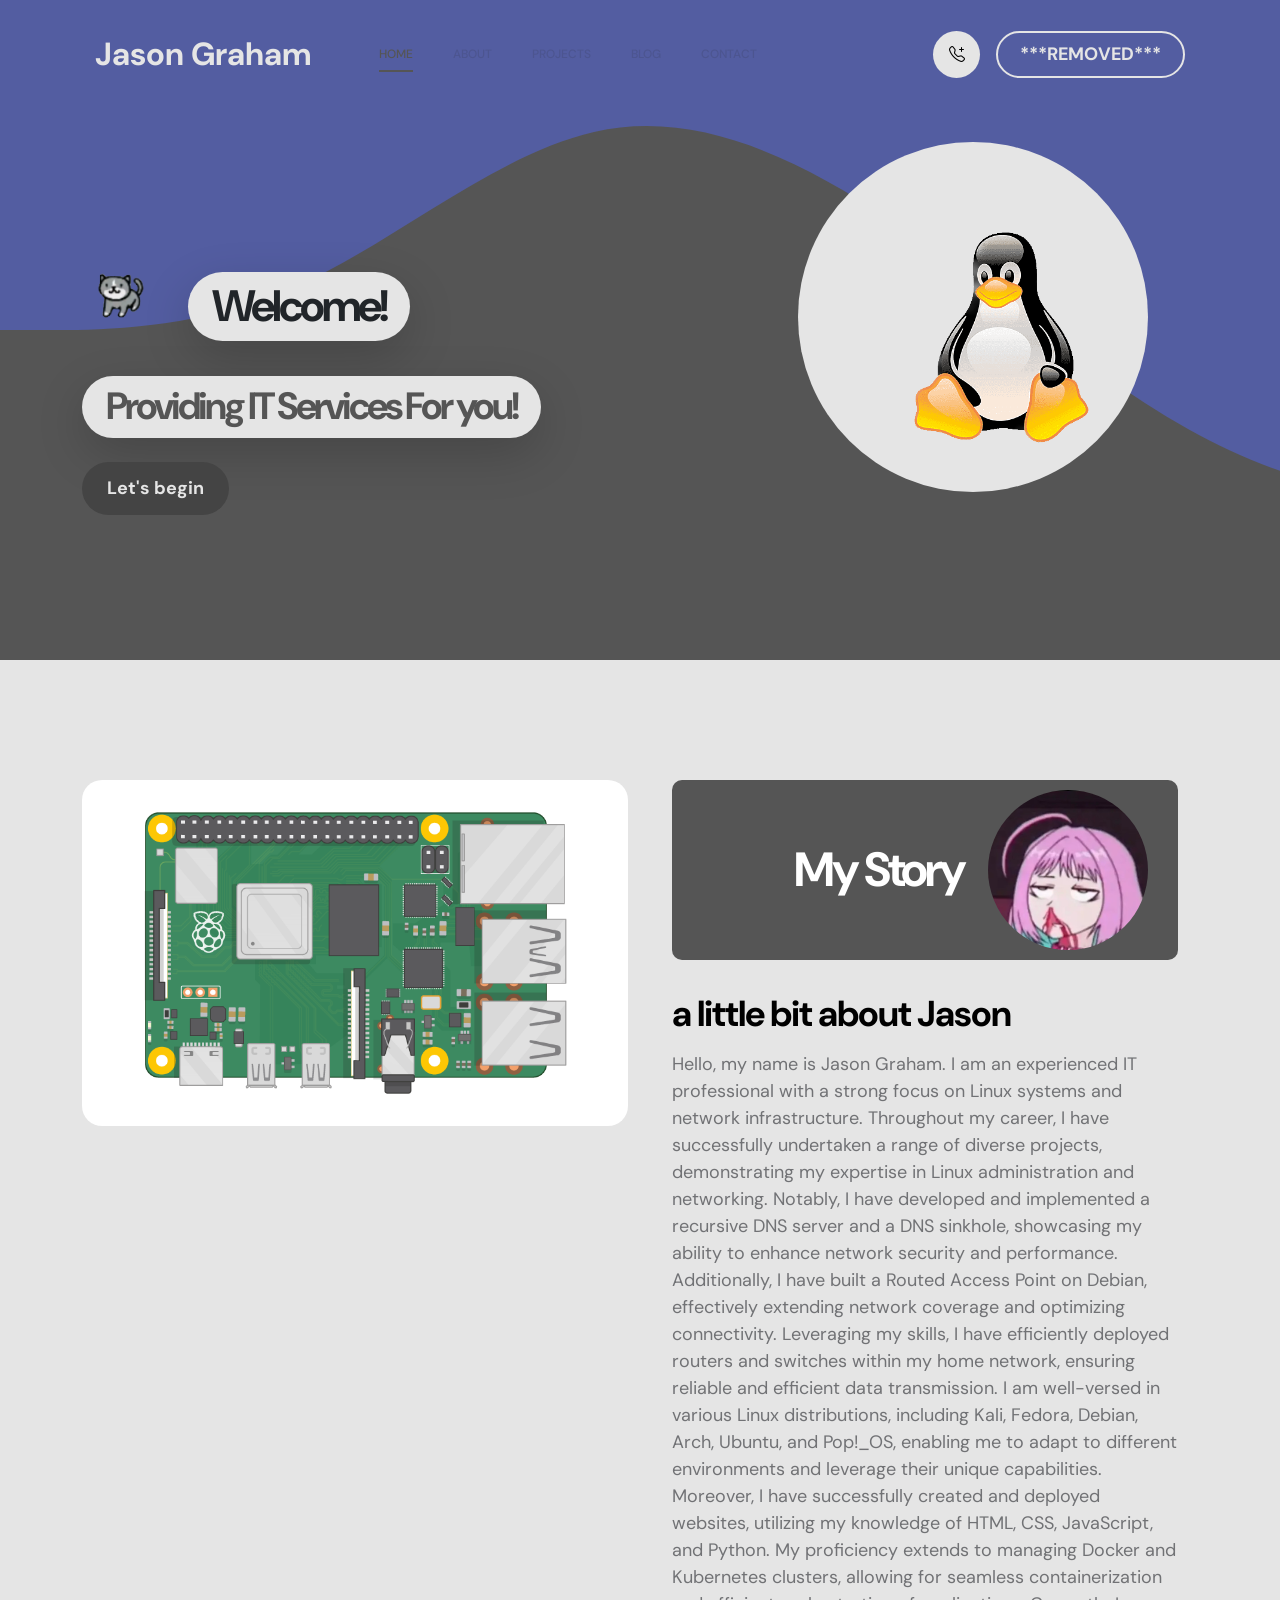
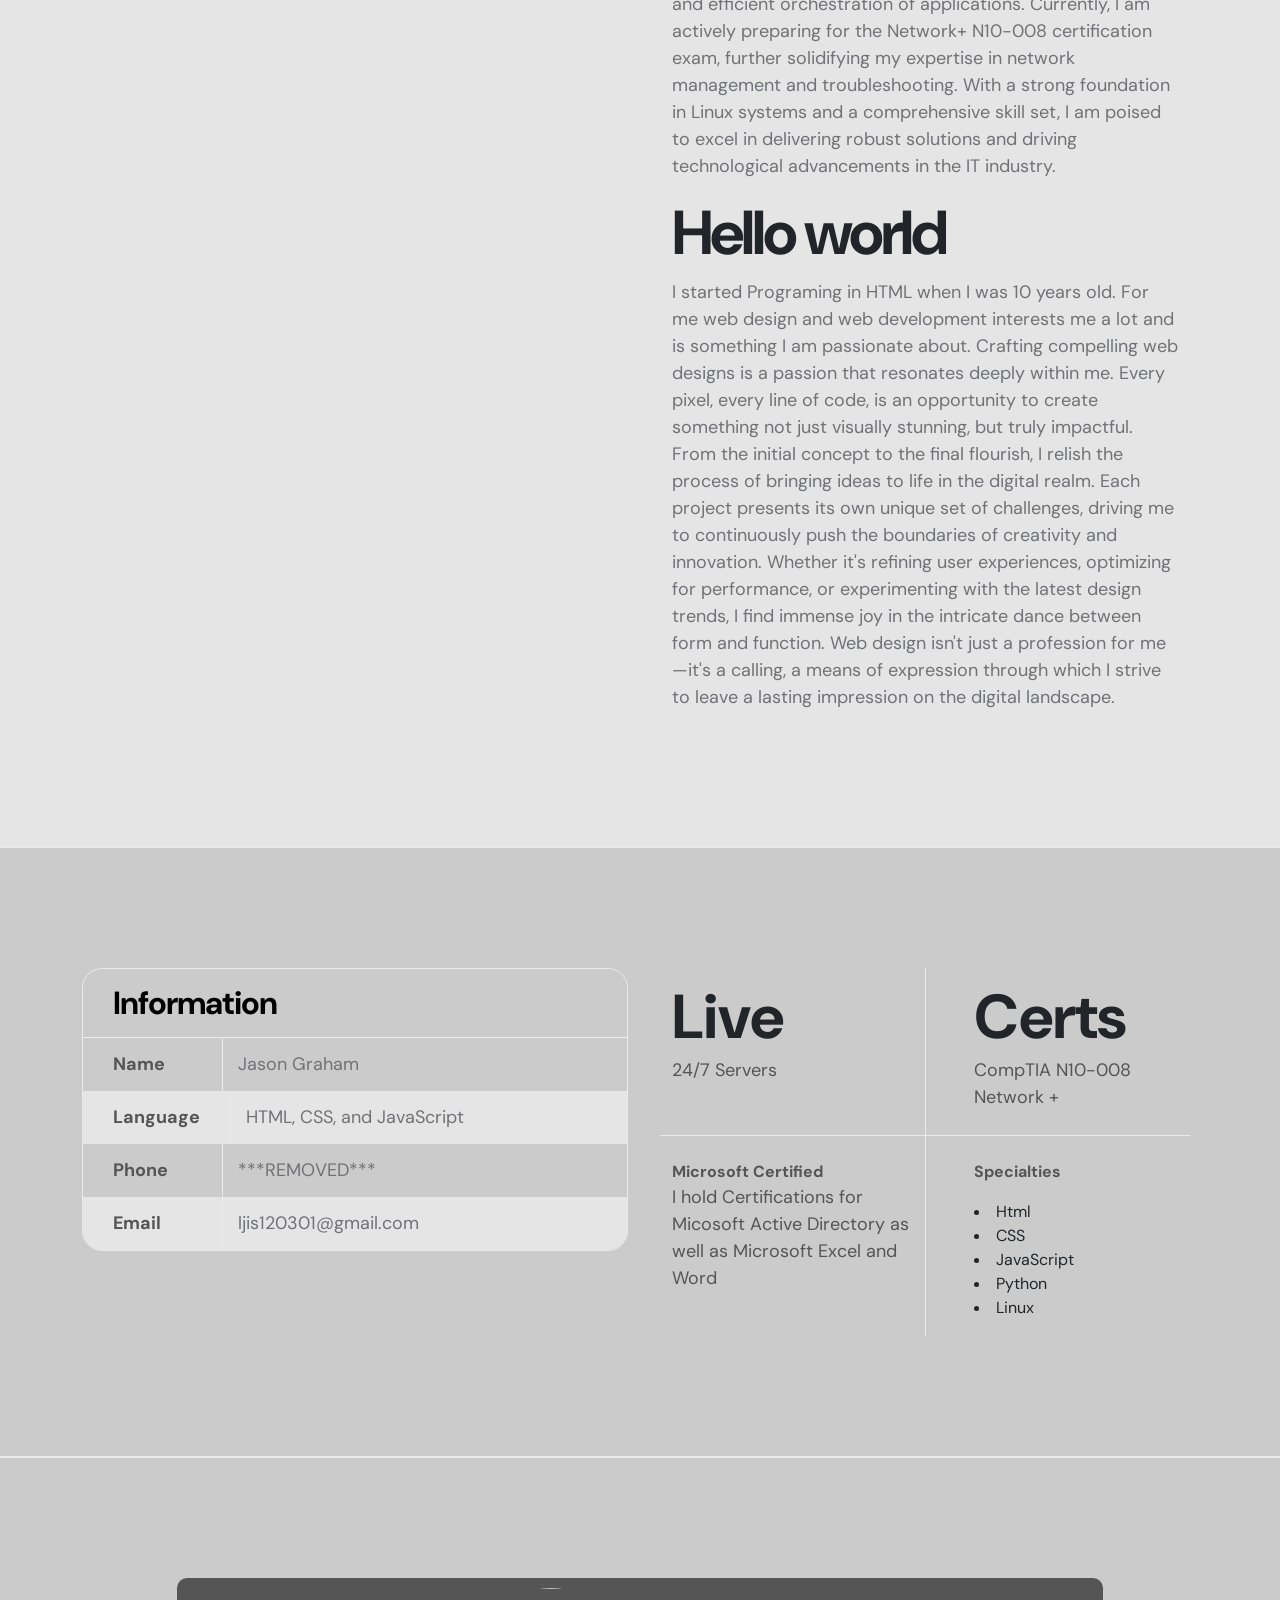
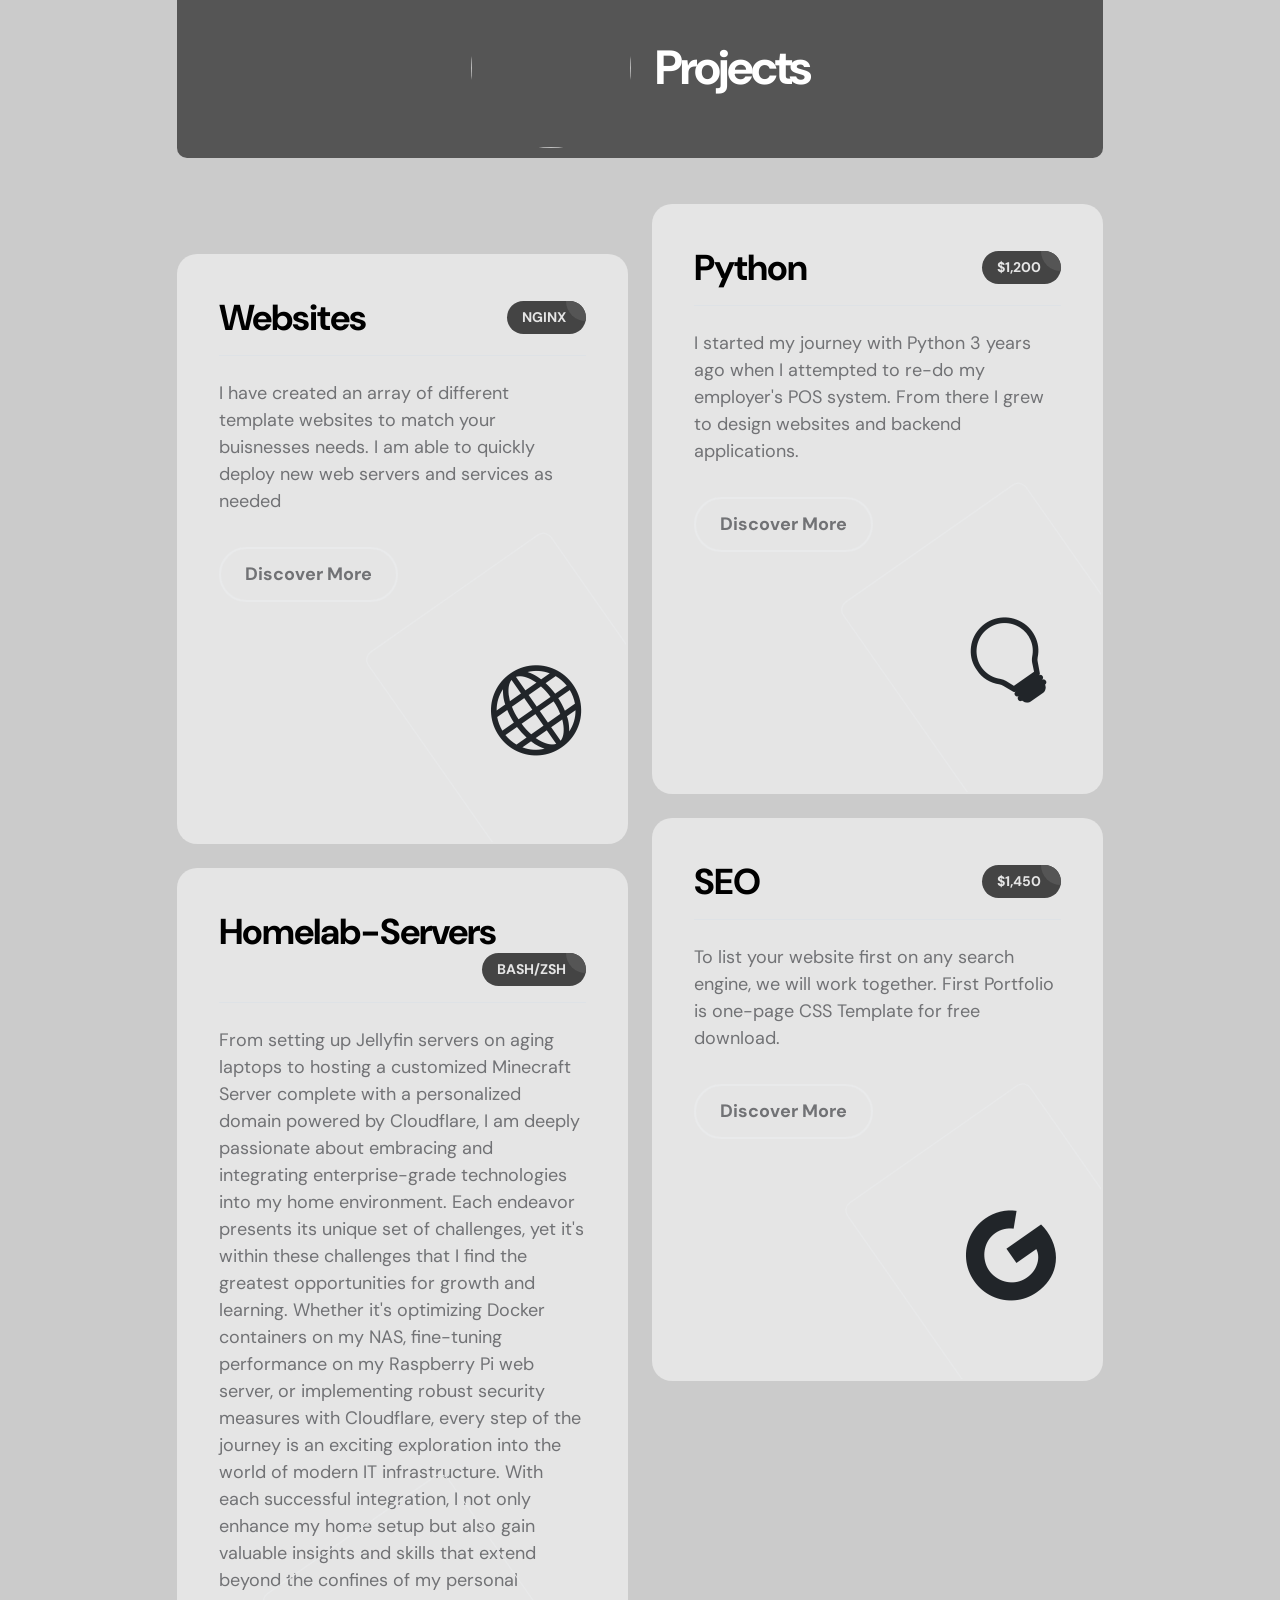
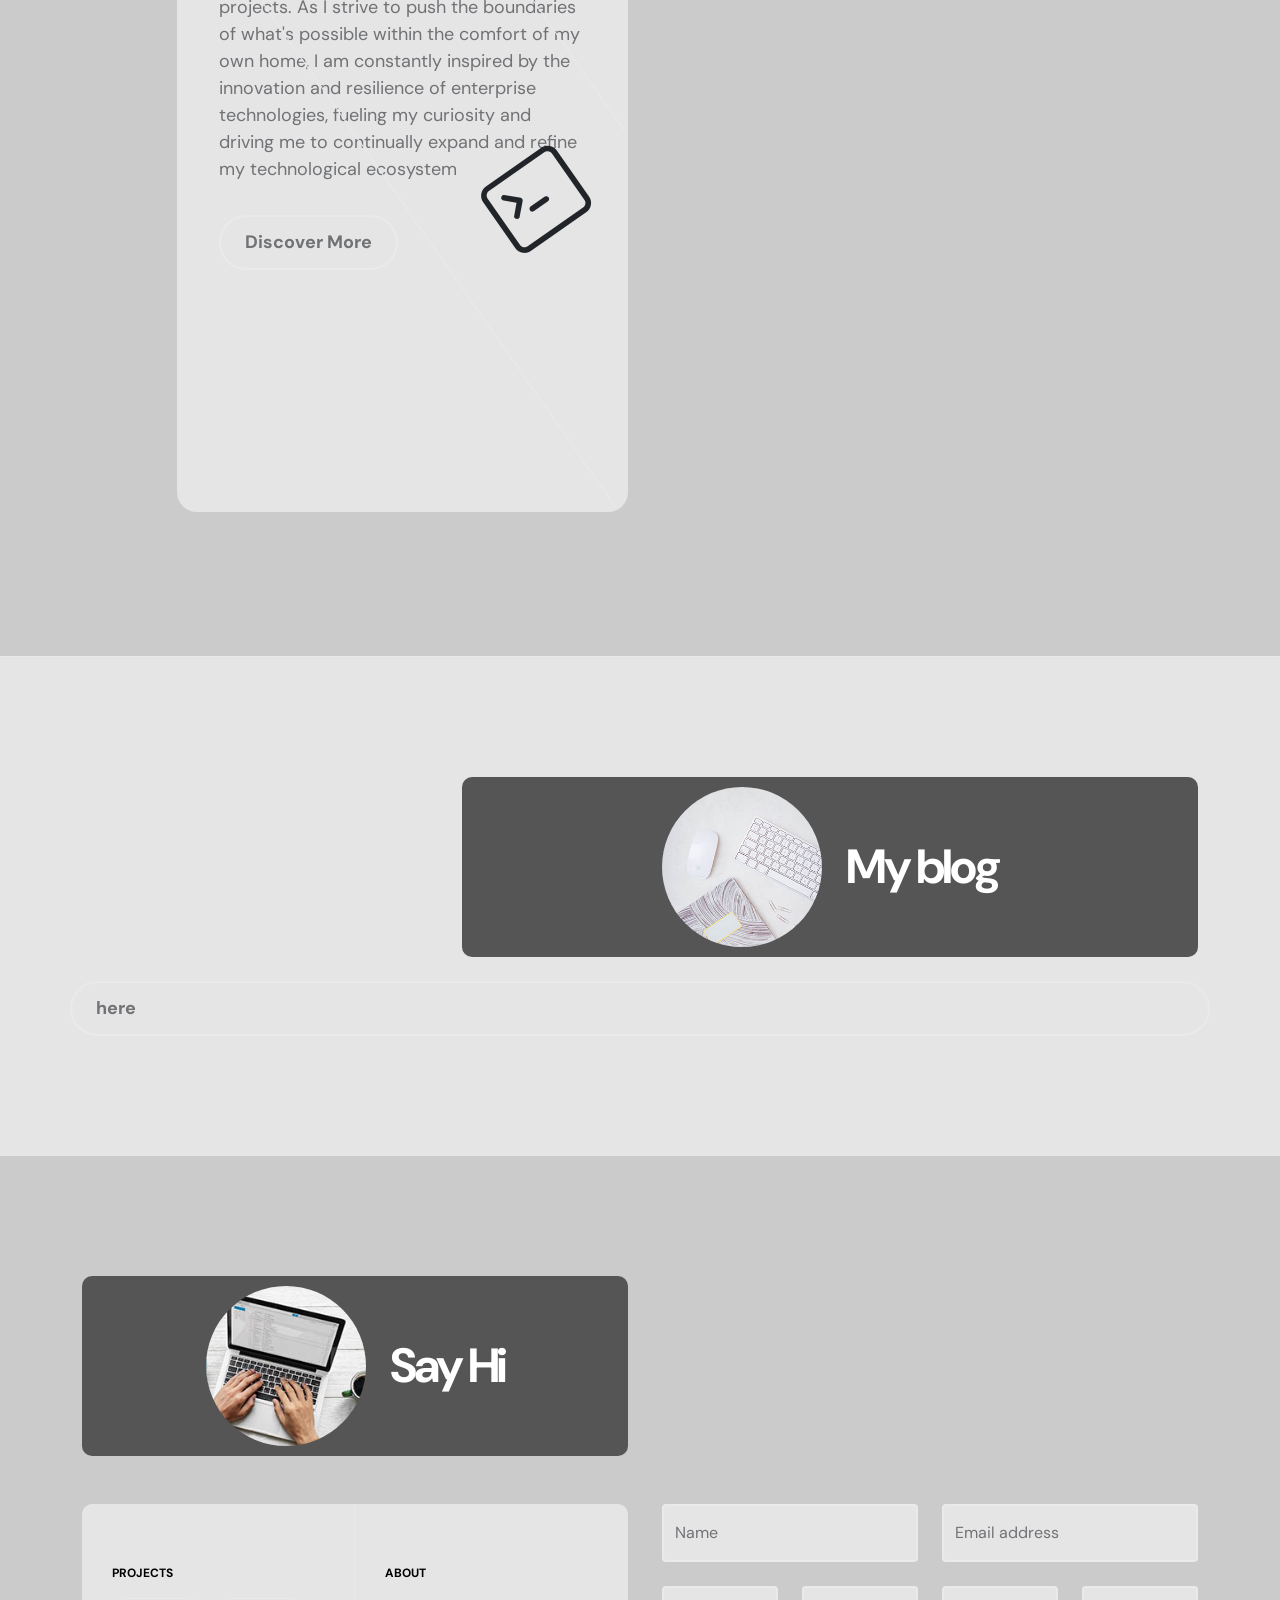
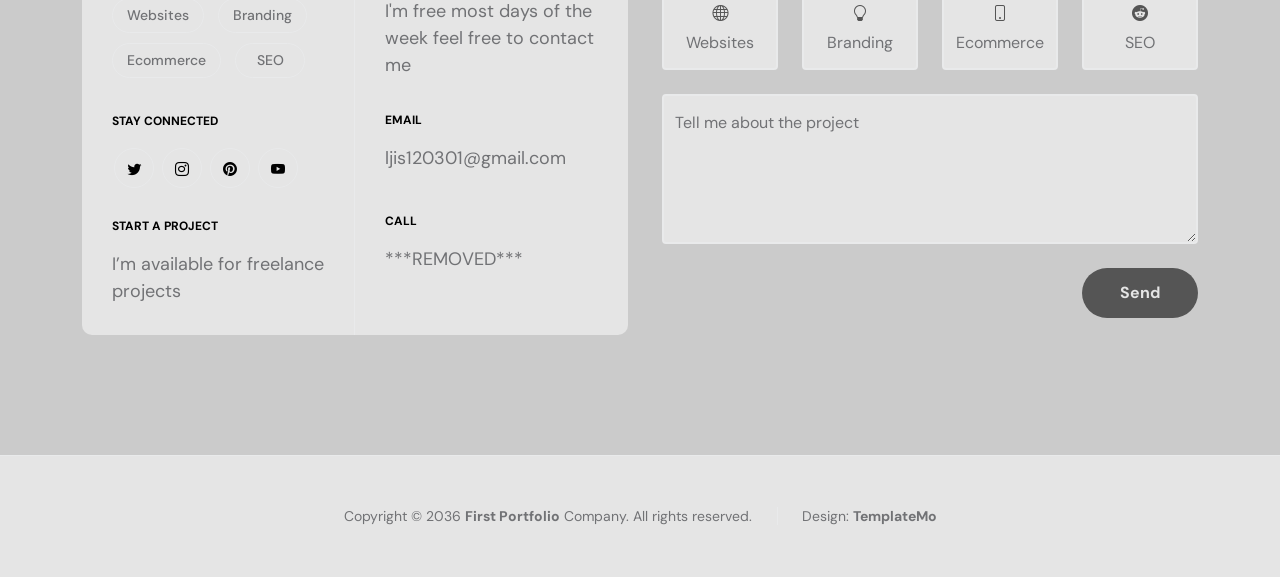
==== commit 32c688e3: "index.html" ====
--- a/index.html
+++ b/index.html
@@ -72,7 +72,7 @@
                         </li>
 
                         <li class="nav-item">
-                            <a class="nav-link click-scroll" href="#section_4">Something else</a>
+                            <a class="nav-link click-scroll" href="#section_4">Blog</a>
                         </li>
 
                         <li class="nav-item">
@@ -143,7 +143,8 @@
 
                                 <p>Hello, my name is Jason Graham. I am an experienced IT professional with a strong focus on Linux systems and network infrastructure. Throughout my career, I have successfully undertaken a range of diverse projects, demonstrating my expertise in Linux administration and networking. Notably, I have developed and implemented a recursive DNS server and a DNS sinkhole, showcasing my ability to enhance network security and performance. Additionally, I have built a Routed Access Point on Debian, effectively extending network coverage and optimizing connectivity. Leveraging my skills, I have efficiently deployed routers and switches within my home network, ensuring reliable and efficient data transmission. I am well-versed in various Linux distributions, including Kali, Fedora, Debian, Arch, Ubuntu, and Pop!_OS, enabling me to adapt to different environments and leverage their unique capabilities. Moreover, I have successfully created and deployed websites, utilizing my knowledge of HTML, CSS, JavaScript, and Python. My proficiency extends to managing Docker and Kubernetes clusters, allowing for seamless containerization and efficient orchestration of applications. Currently, I am actively preparing for the Network+ N10-008 certification exam, further solidifying my expertise in network management and troubleshooting. With a strong foundation in Linux systems and a comprehensive skill set, I am poised to excel in delivering robust solutions and driving technological advancements in the IT industry.</p>
 
-                                <p>You are allowed to use this template for your websites. You are not allowed to redistribute the template ZIP file on any other website. Please <a href="https://templatemo.com/contact" target="_blank">contact us</a> for more info.</p>
+                                <h1>Hello world</h1>
+                                <p>I started Programing in HTML when I was 10 years old. For me web design and web development interests me a lot and is something I am passionate about. Crafting compelling web designs is a passion that resonates deeply within me. Every pixel, every line of code, is an opportunity to create something not just visually stunning, but truly impactful. From the initial concept to the final flourish, I relish the process of bringing ideas to life in the digital realm. Each project presents its own unique set of challenges, driving me to continuously push the boundaries of creativity and innovation. Whether it's refining user experiences, optimizing for performance, or experimenting with the latest design trends, I find immense joy in the intricate dance between form and function. Web design isn't just a profession for me—it's a calling, a means of expression through which I strive to leave a lasting impression on the digital landscape.</p>
                             </div>
                         </div>
 
@@ -168,8 +169,8 @@
                                     </p>
 
                                     <p>
-                                        <span class="profile-small-title">Birthday</span> 
-                                        <span>Dec 3, 2001</span>
+                                        <span class="profile-small-title">Language</span> 
+                                        <span>HTML, CSS, and JavaScript</span>
                                     </p>
 
                                     <p>
@@ -189,7 +190,7 @@
                             <div class="about-thumb">
                                 <div class="row">
                                     <div class="col-lg-6 col-6 featured-border-bottom py-2">
-                                        <strong class="featured-numbers">3</strong>
+                                        <strong class="featured-numbers">Live</strong>
 
                                         <p class="featured-text">24/7 Servers</p>
                                     </div>
@@ -201,15 +202,15 @@
                                     </div>
 
                                     <div class="col-lg-6 col-6 pt-4">
-                                        <strong class="featured-numbers">Microsoft word <br> Microsoft Excel</strong>
-
-                                        <p class="featured-text">Certifications</p>
+                                        <strong class="featured-text">Microsoft Certified</strong>
+
+                                        <p class="featured-text">I hold Certifications for Micosoft Active Directory as well as Microsoft Excel and Word</p>
                                     </div>
 
                                     <div class="col-lg-6 col-6 featured-border-start ps-5 pt-4">
-                                        <strong class="featured-numbers">69</strong>
-
-                                        <p class="featured-text">Digital Awards</p>
+                                        <strong class="featured-text">Specialties</strong>
+
+                                        <p class="featured-text"><li>Html</li><li>CSS</li><li>JavaScript</li><li>Python</li><li>Linux</li></p>
                                     </div>
                                 </div>
                             </div>
@@ -228,7 +229,7 @@
 
                         <div class="col-lg-10 col-12 mx-auto">
                             <div class="section-title-wrap d-flex justify-content-center align-items-center mb-5">
-                                <img src="images/handshake-man-woman-after-signing-business-contract-closeup.jpg" class="avatar-image img-fluid" alt="">
+                                <img src="images/pi-server.jpeg" class="avatar-image img-fluid" alt="">
 
                                 <h2 class="text-white ms-4 mb-0">Projects</h2>
                             </div>
@@ -280,15 +281,15 @@
                                 <div class="col-lg-6 col-12">
                                     <div class="services-thumb">
                                         <div class="d-flex flex-wrap align-items-center border-bottom mb-4 pb-3">
-                                            <h3 class="mb-0">Ecommerce</h3>
+                                            <h3 class="mb-0">Homelab-Servers</h3>
 
                                             <div class="services-price-wrap ms-auto">
-                                                <p class="services-price-text mb-0">$3,600</p>
+                                                <p class="services-price-text mb-0">BASH/ZSH</p>
                                                 <div class="services-price-overlay"></div>
                                             </div>
                                         </div>
 
-                                        <p>If you need a customized ecommerce website for your business, feel free to discuss with me.</p>
+                                        <p>From setting up Jellyfin servers on aging laptops to hosting a customized Minecraft Server complete with a personalized domain powered by Cloudflare, I am deeply passionate about embracing and integrating enterprise-grade technologies into my home environment. Each endeavor presents its unique set of challenges, yet it's within these challenges that I find the greatest opportunities for growth and learning. Whether it's optimizing Docker containers on my NAS, fine-tuning performance on my Raspberry Pi web server, or implementing robust security measures with Cloudflare, every step of the journey is an exciting exploration into the world of modern IT infrastructure. With each successful integration, I not only enhance my home setup but also gain valuable insights and skills that extend beyond the confines of my personal projects. As I strive to push the boundaries of what's possible within the comfort of my own home, I am constantly inspired by the innovation and resilience of enterprise technologies, fueling my curiosity and driving me to continually expand and refine my technological ecosystem</p>
 
                                         <a href="#" class="custom-btn custom-border-btn btn mt-3">Discover More</a>
 
@@ -333,58 +334,16 @@
                             <div class="section-title-wrap d-flex justify-content-center align-items-center mb-4">
                                 <img src="images/white-desk-work-study-aesthetics.jpg" class="avatar-image img-fluid" alt="">
 
-                                <h2 class="text-white ms-4 mb-0">Something else</h2>
-                            </div>
-                        </div>
-
+                                <h2 class="text-white ms-4 mb-0"> My blog</h2>
+                            </div>
+                        </div>
+                        <div class="custom-border-btn custom-btn section-title-wrap justify-content-center align-items-center"><a href="blog.html"> here</a></div>
                         <div class="clearfix"></div>
 
-                        <div class="col-lg-4 col-md-6 col-12">
-                            <div class="projects-thumb">
-                                <div class="projects-info">
-                                    <small class="projects-tag">Branding</small>
-
-                                    <h3 class="projects-title">Zoik agency</h3>
-                                </div>
-
-                                <a href="images/projects/nikhil-KO4io-eCAXA-unsplash.jpg" class="popup-image">
-                                    <img src="images/projects/nikhil-KO4io-eCAXA-unsplash.jpg" class="projects-image img-fluid" alt="">
-                                </a>
-                            </div>
-                        </div>
-
-                        <div class="col-lg-4 col-md-6 col-12">
-                            <div class="projects-thumb">
-                                <div class="projects-info">
-                                    <small class="projects-tag">Photography</small>
-
-                                    <h3 class="projects-title">The Watch</h3>
-                                </div>
-
-                                <a href="images/projects/the-5th-IQYR7N67dhM-unsplash.jpg" class="popup-image">
-                                    <img src="images/projects/the-5th-IQYR7N67dhM-unsplash.jpg" class="projects-image img-fluid" alt="">
-                                </a>
-                            </div>
-                        </div>
-
-                        <div class="col-lg-4 col-md-6 col-12">
-                            <div class="projects-thumb">
-                                <div class="projects-info">
-                                    <small class="projects-tag">Website</small>
-
-                                    <h3 class="projects-title">Polo</h3>
-                                </div>
-
-                                <a href="images/projects/true-agency-9Bjog5FZ-oc-unsplash.jpg" class="popup-image">
-                                    <img src="images/projects/true-agency-9Bjog5FZ-oc-unsplash.jpg" class="projects-image img-fluid" alt="">
-                                </a>
-                            </div>
-                        </div>
-
                     </div>
                 </div>
             </section>
-
+            
             <section class="contact section-padding" id="section_5">
                     <div class="container">
                         <div class="row">
@@ -571,4 +530,4 @@
         <script src="js/custom.js"></script>
 
     </body>
-</html>+</html>
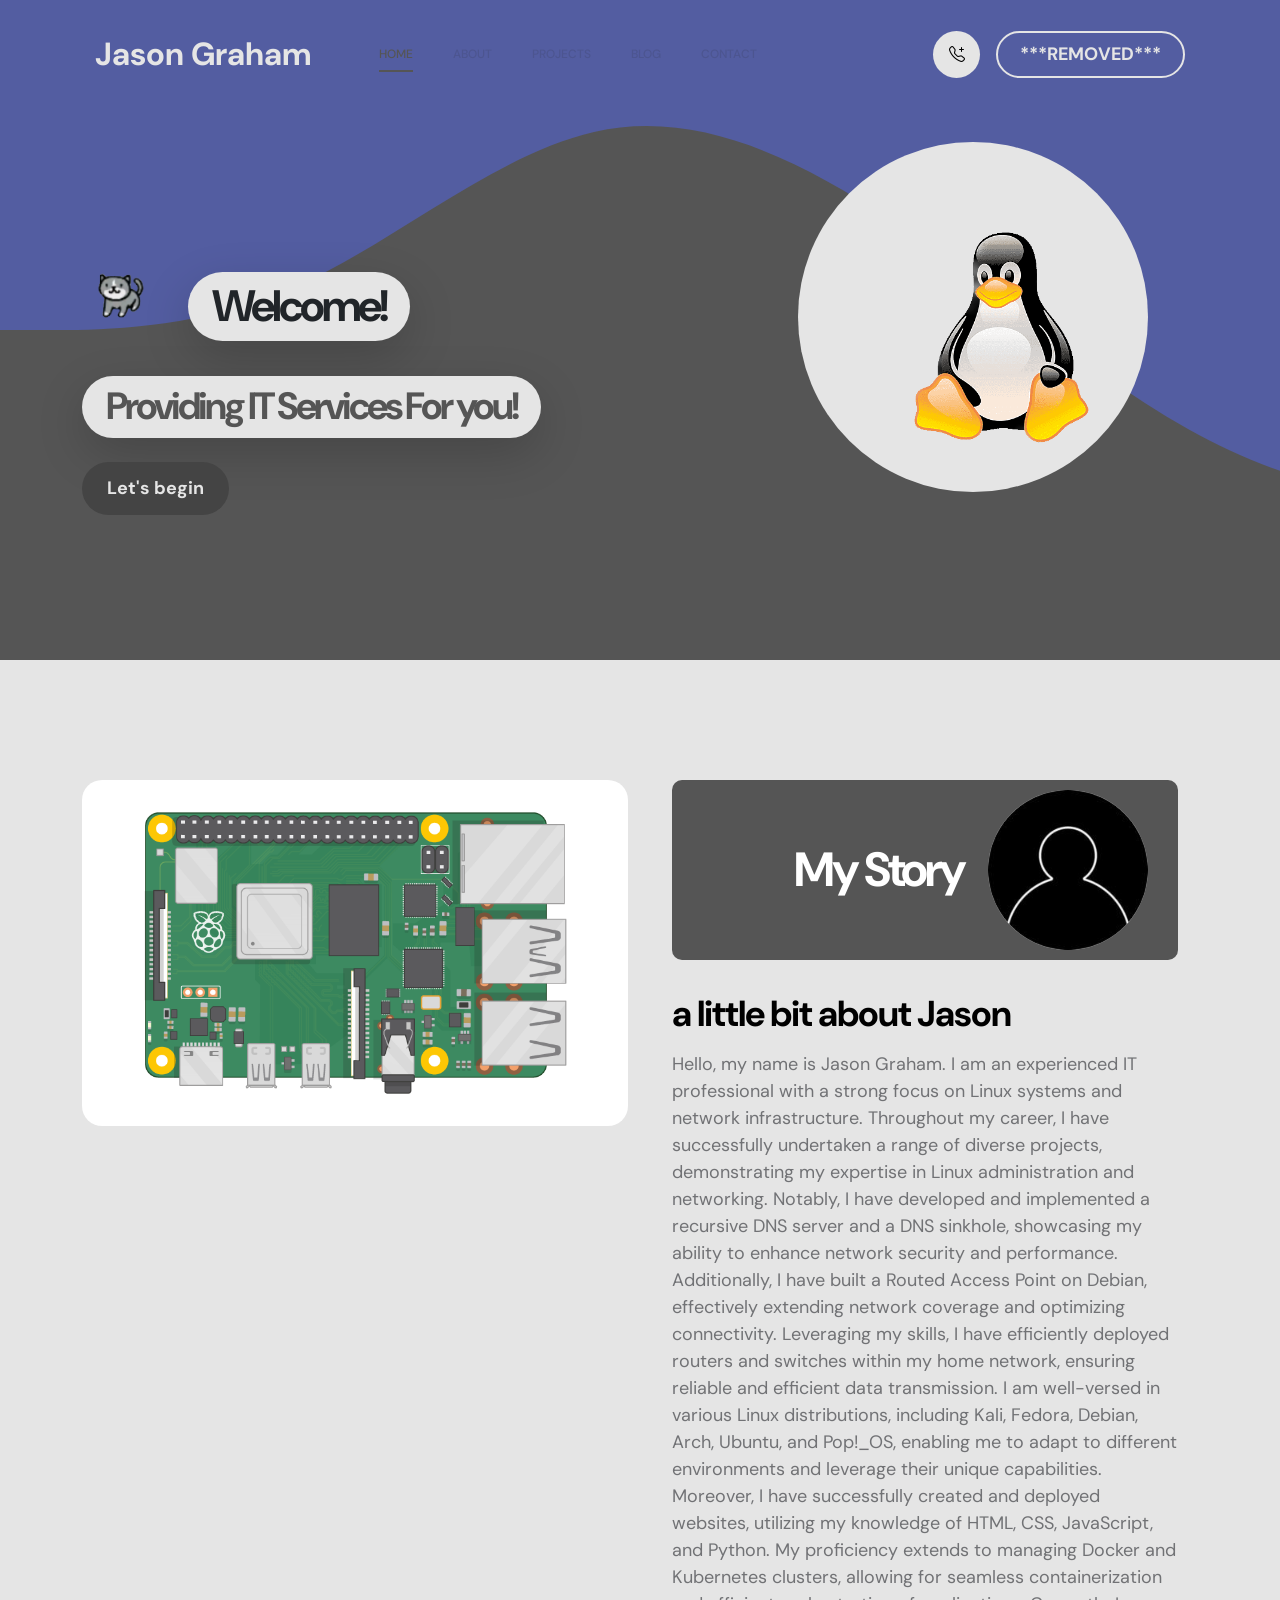
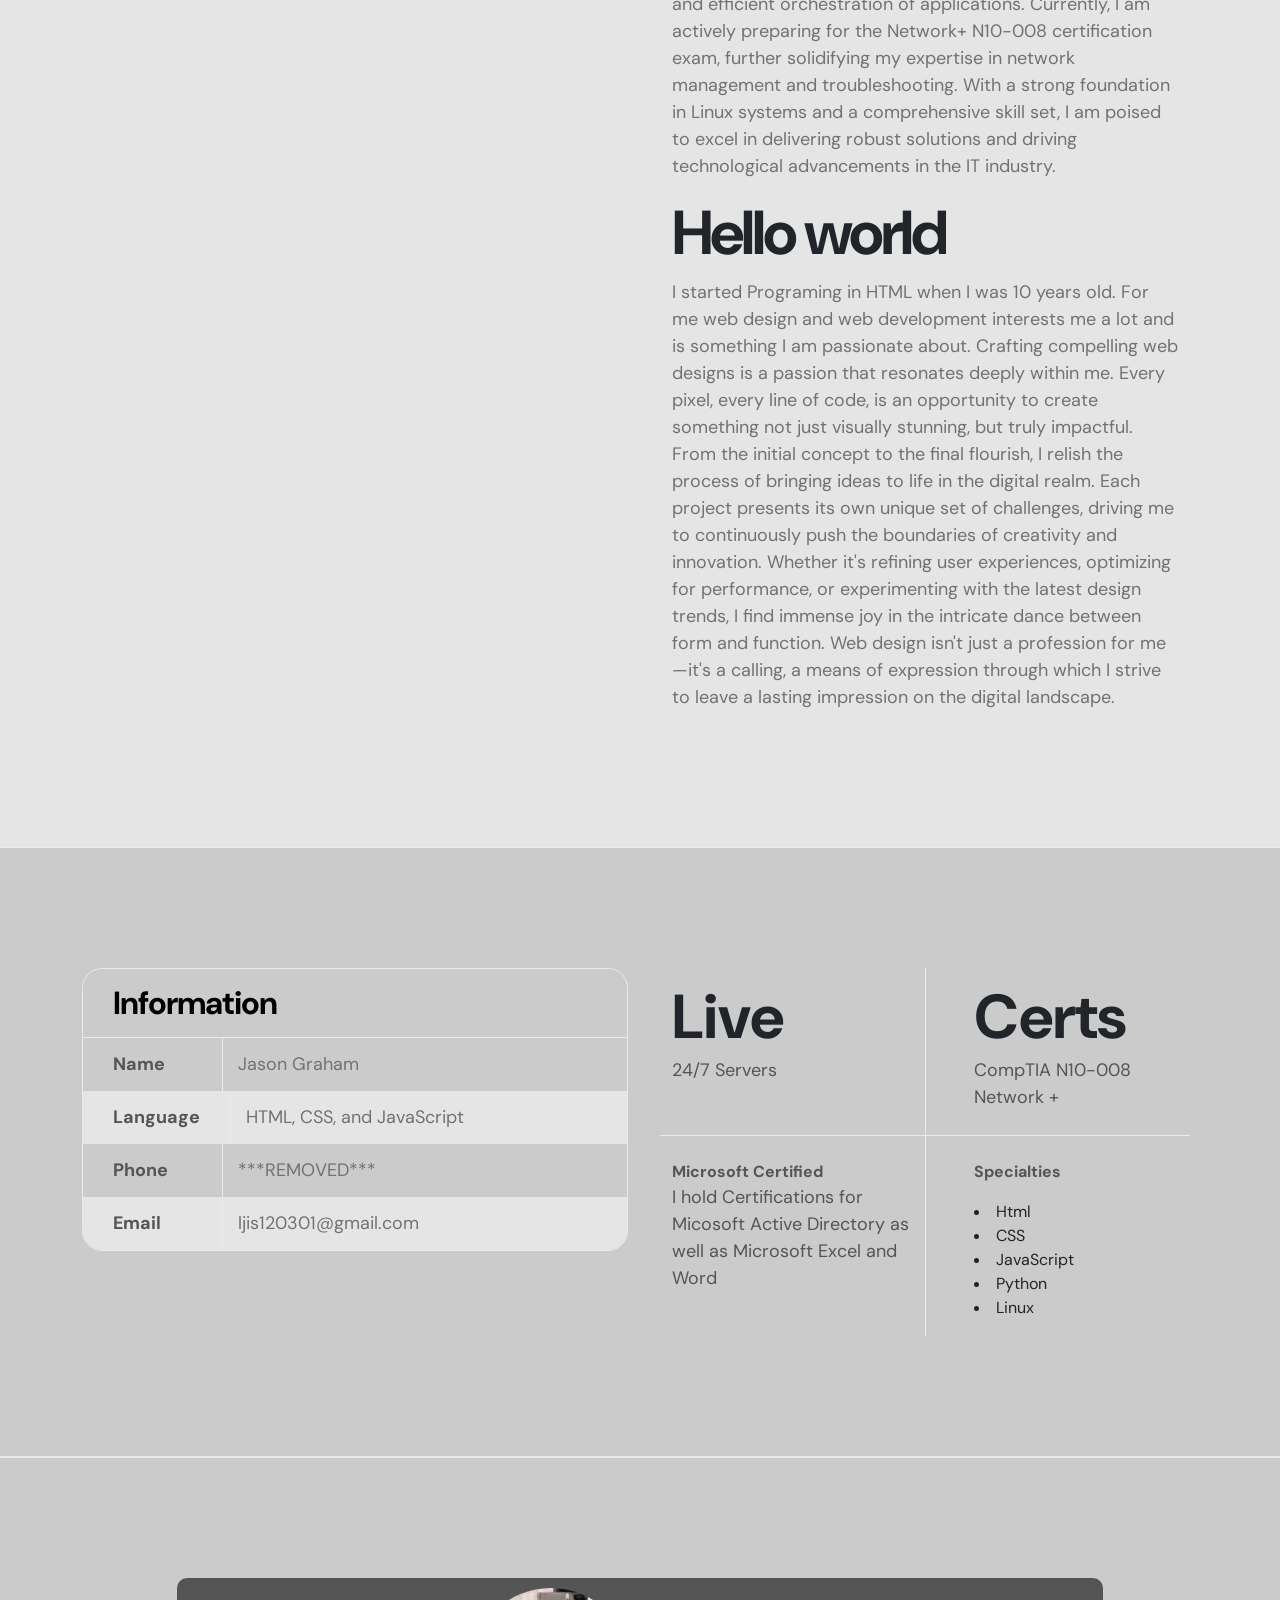
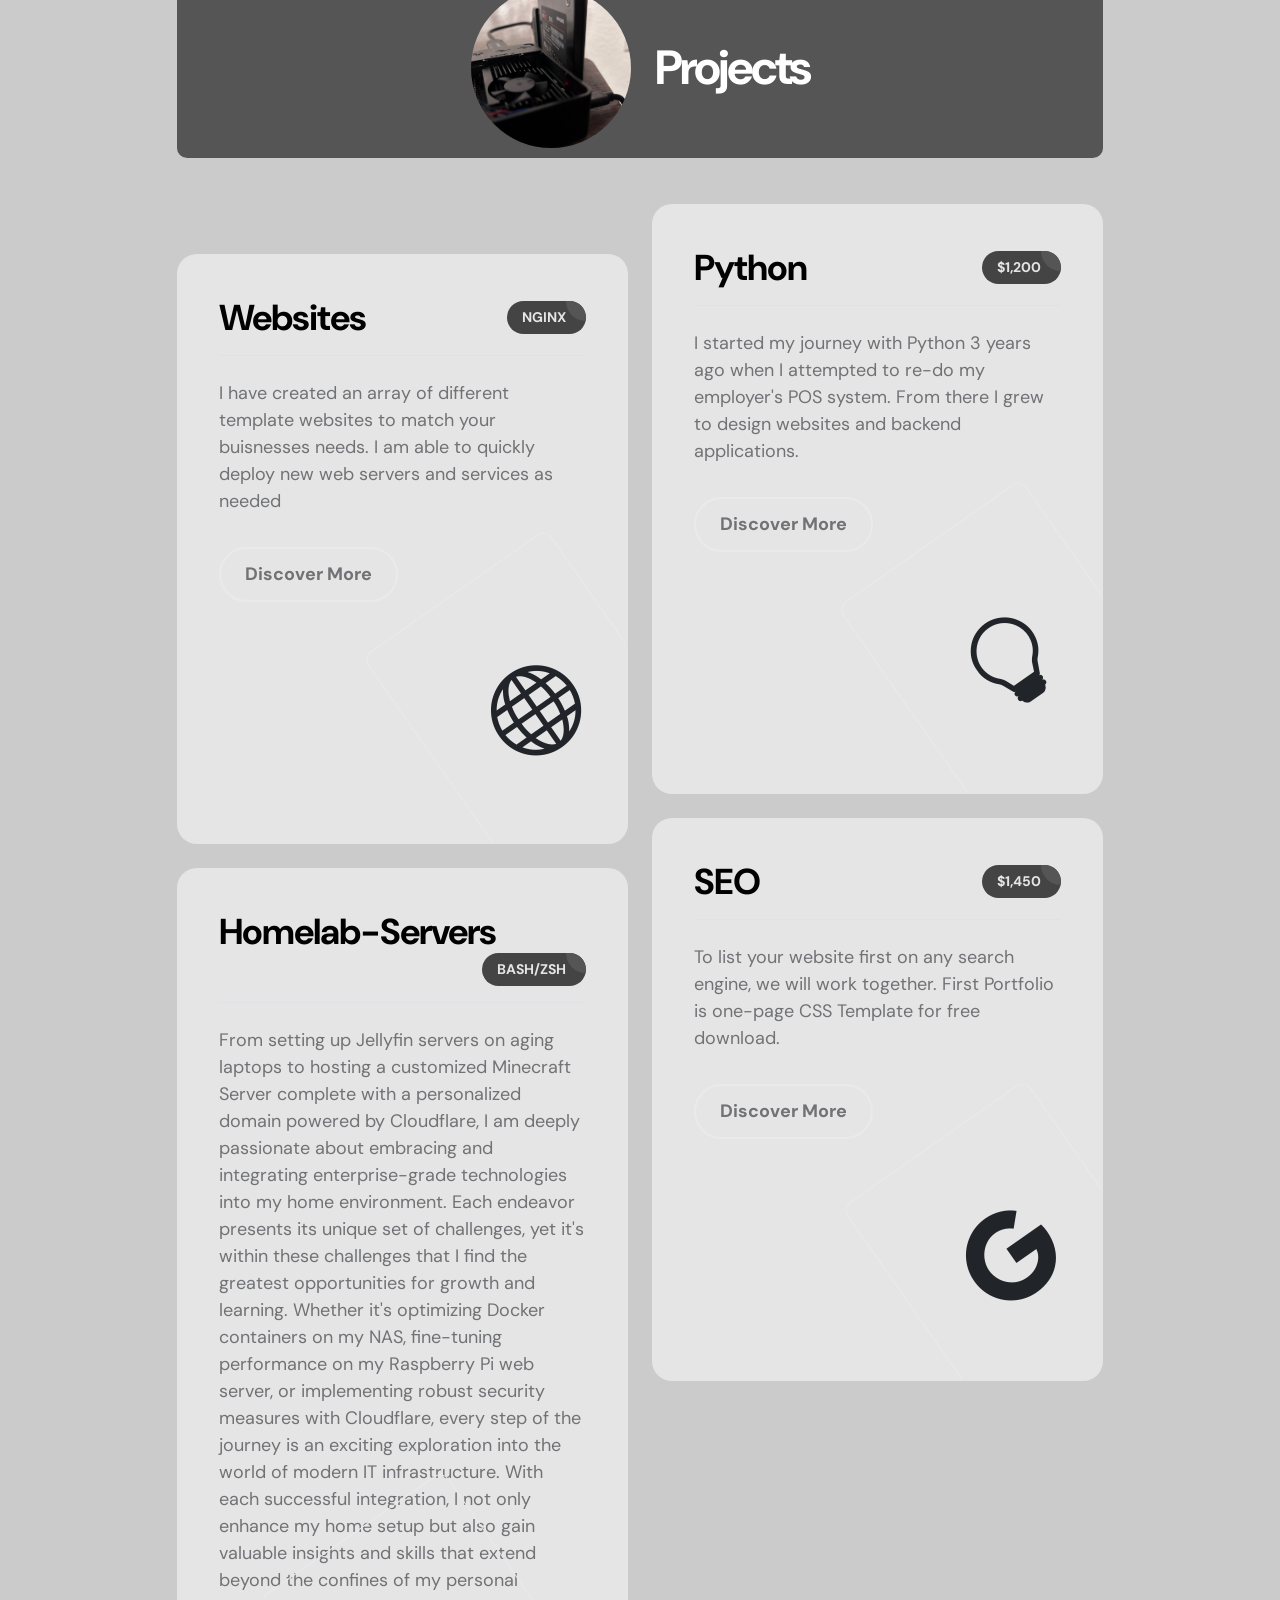
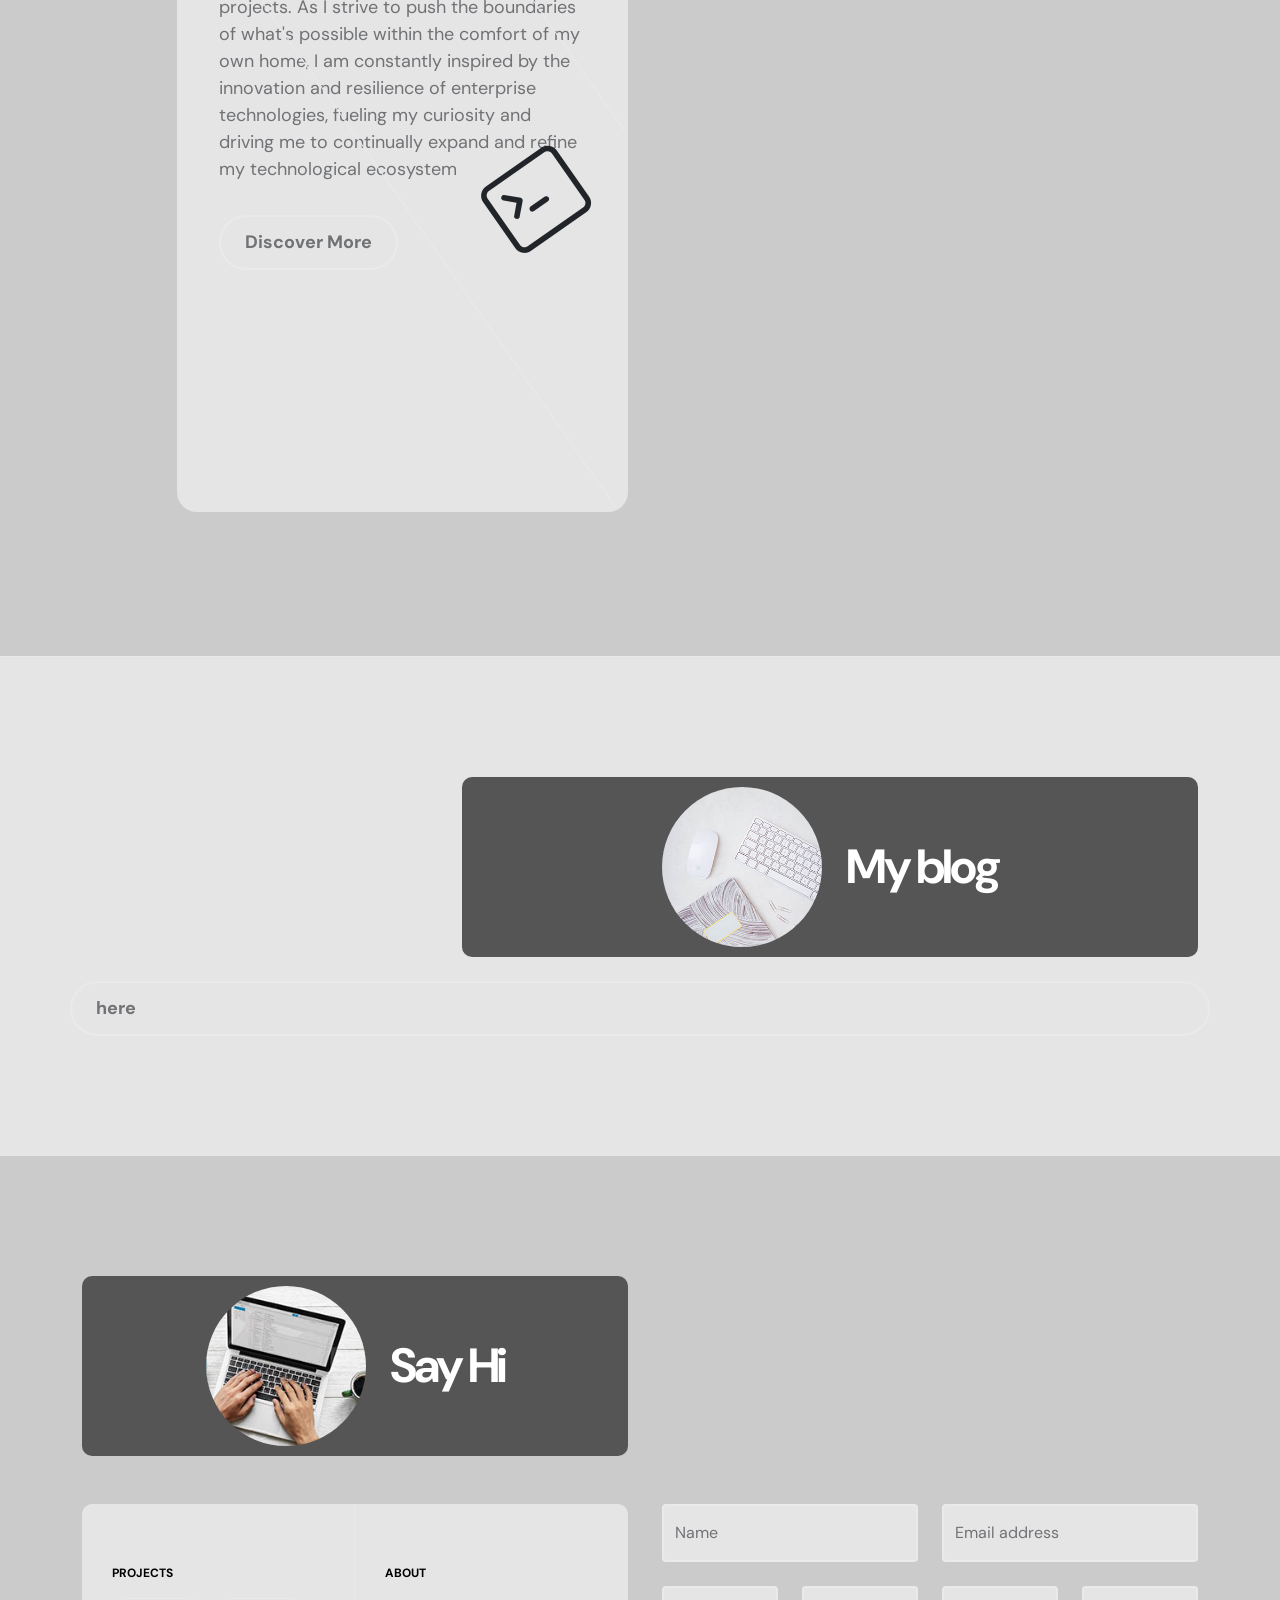
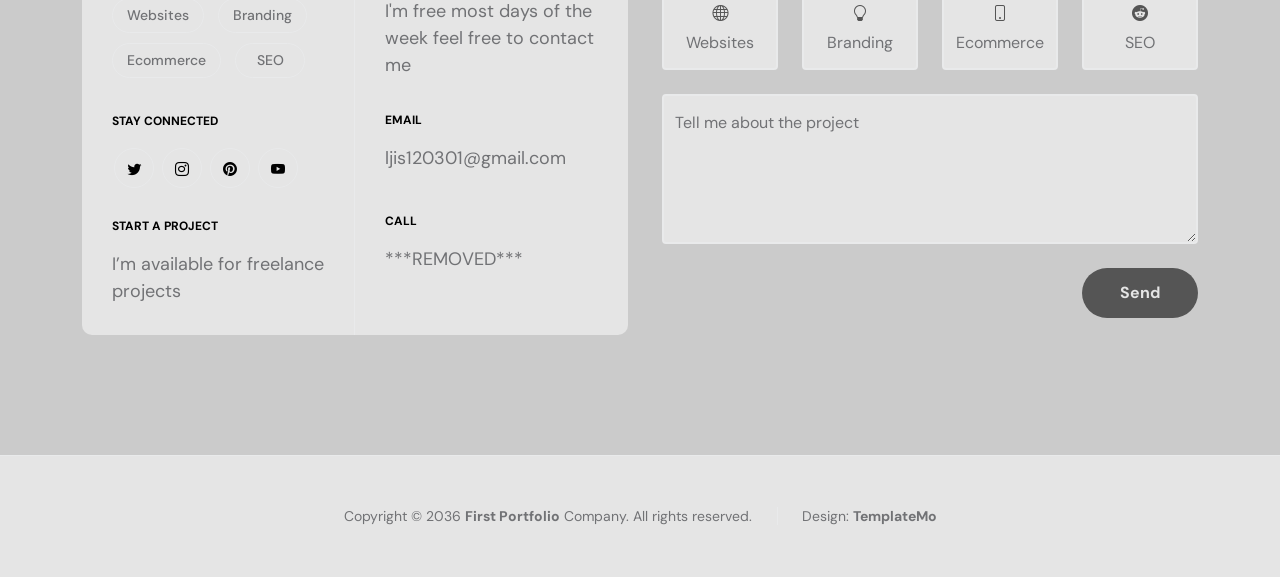
==== commit c6a29d16: "Small chnage to images used" ====
--- a/index.html
+++ b/index.html
@@ -136,7 +136,7 @@
                                 <div class="section-title-wrap d-flex justify-content-end align-items-center mb-4">
                                     <h2 class="text-white me-4 mb-0">My Story</h2>
 
-                                    <img src="images/IMG_1923.jpeg" class="avatar-image img-fluid" alt="">
+                                    <img src="images/dark-profile.jpg" class="avatar-image img-fluid" alt="">
                                 </div>
 
                                 <h3 class="pt-2 mb-3">a little bit about Jason</h3>
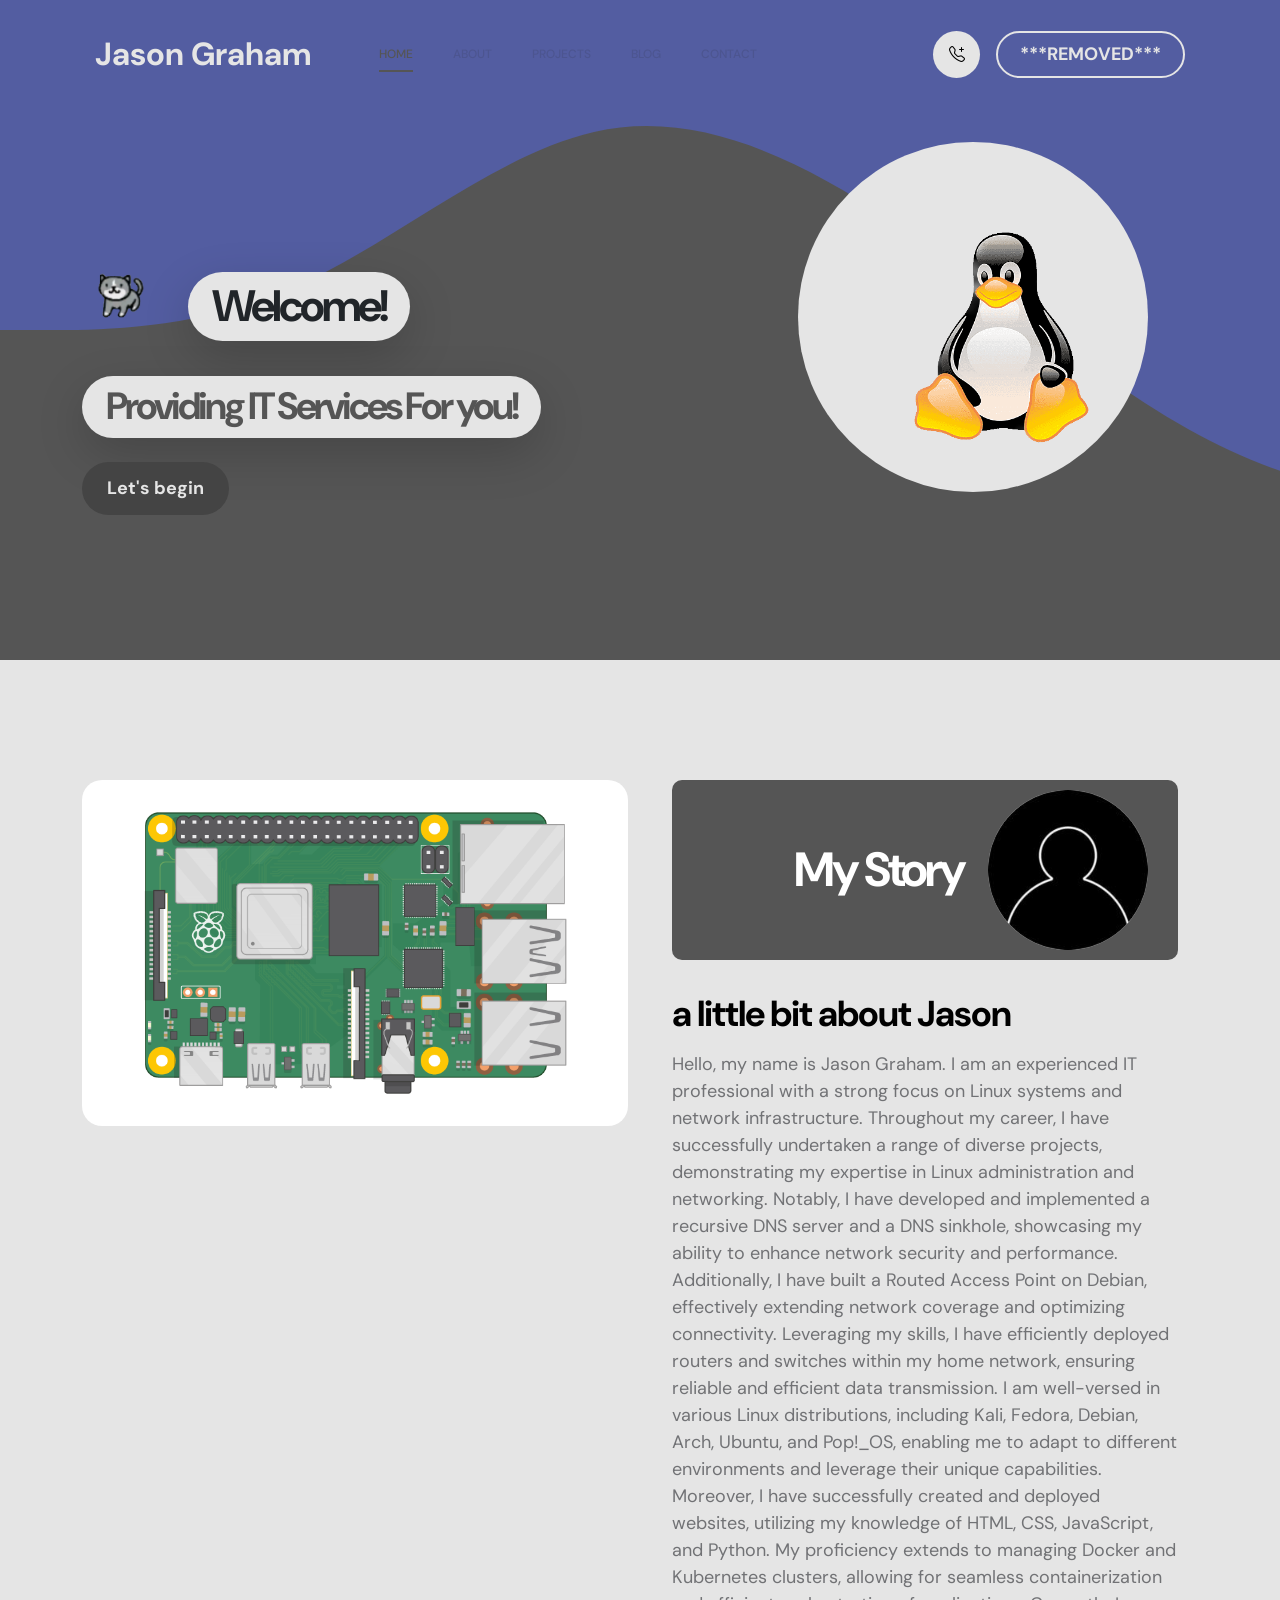
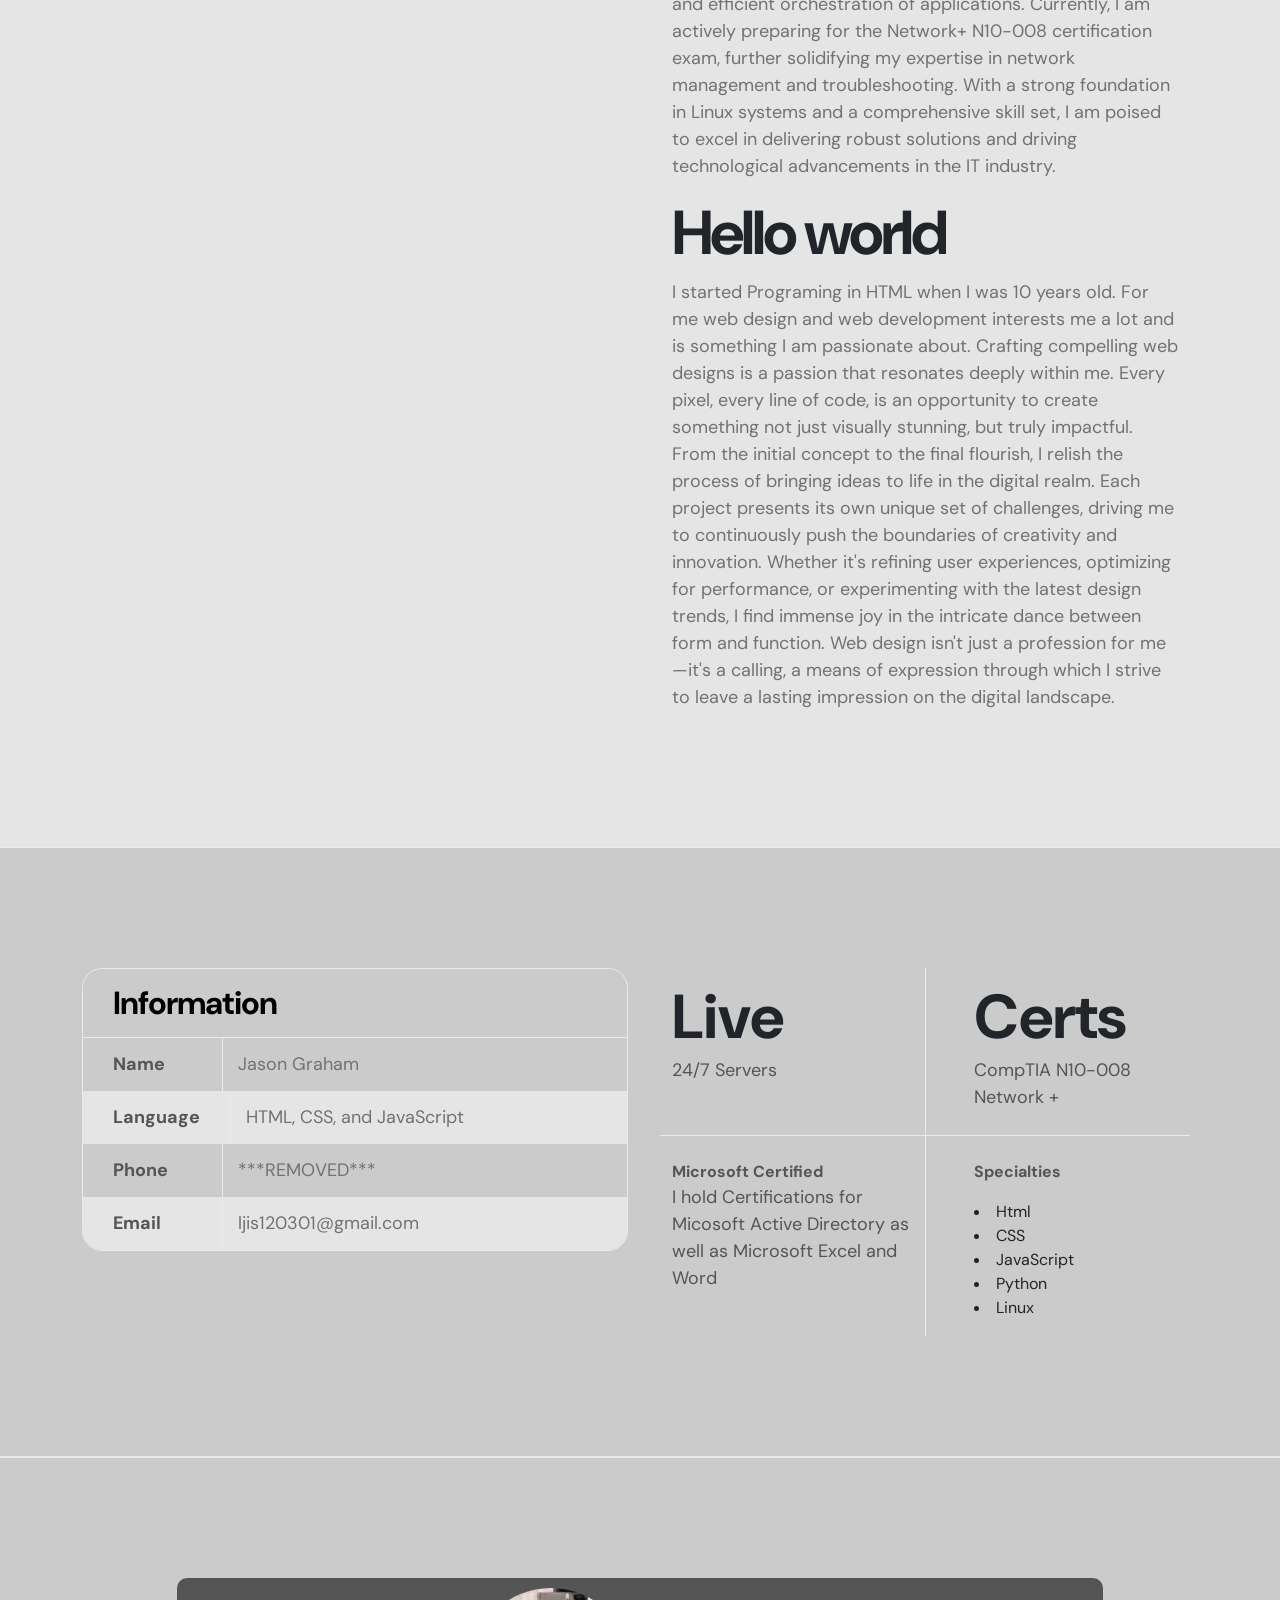
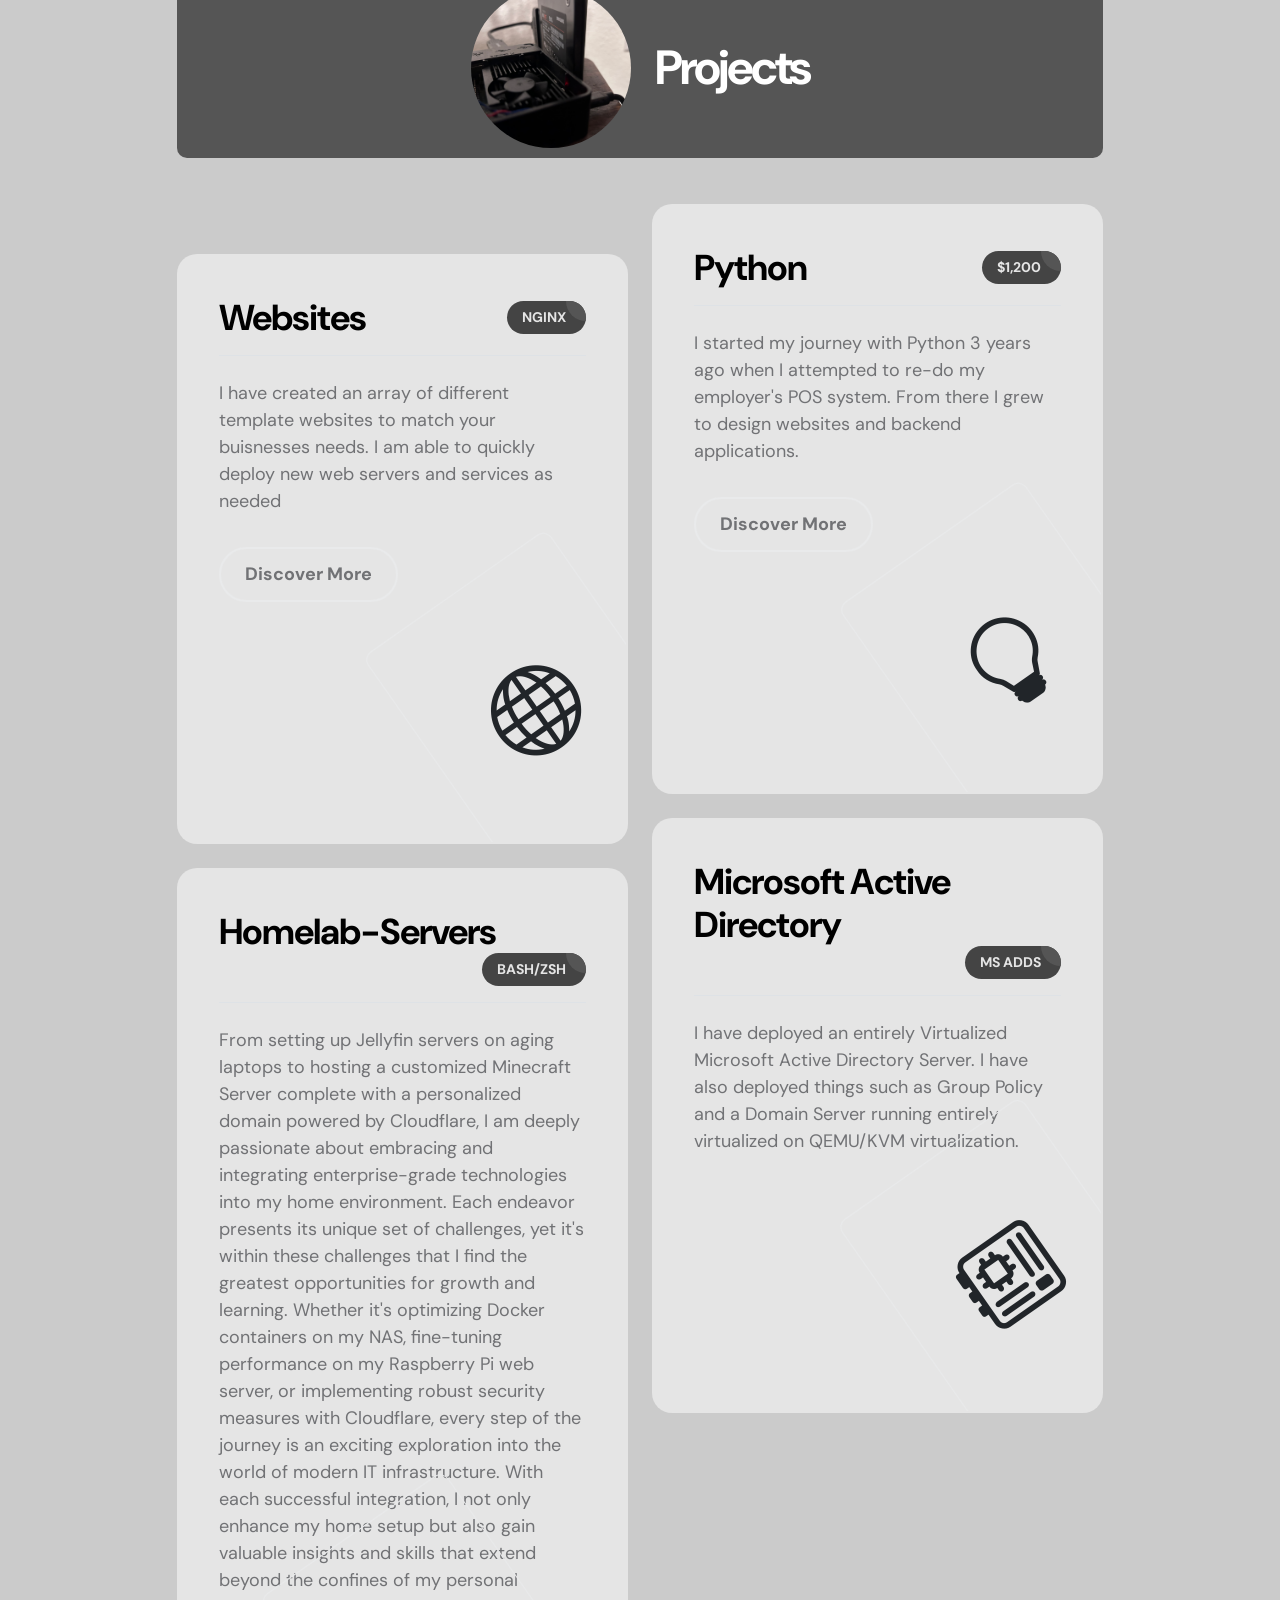
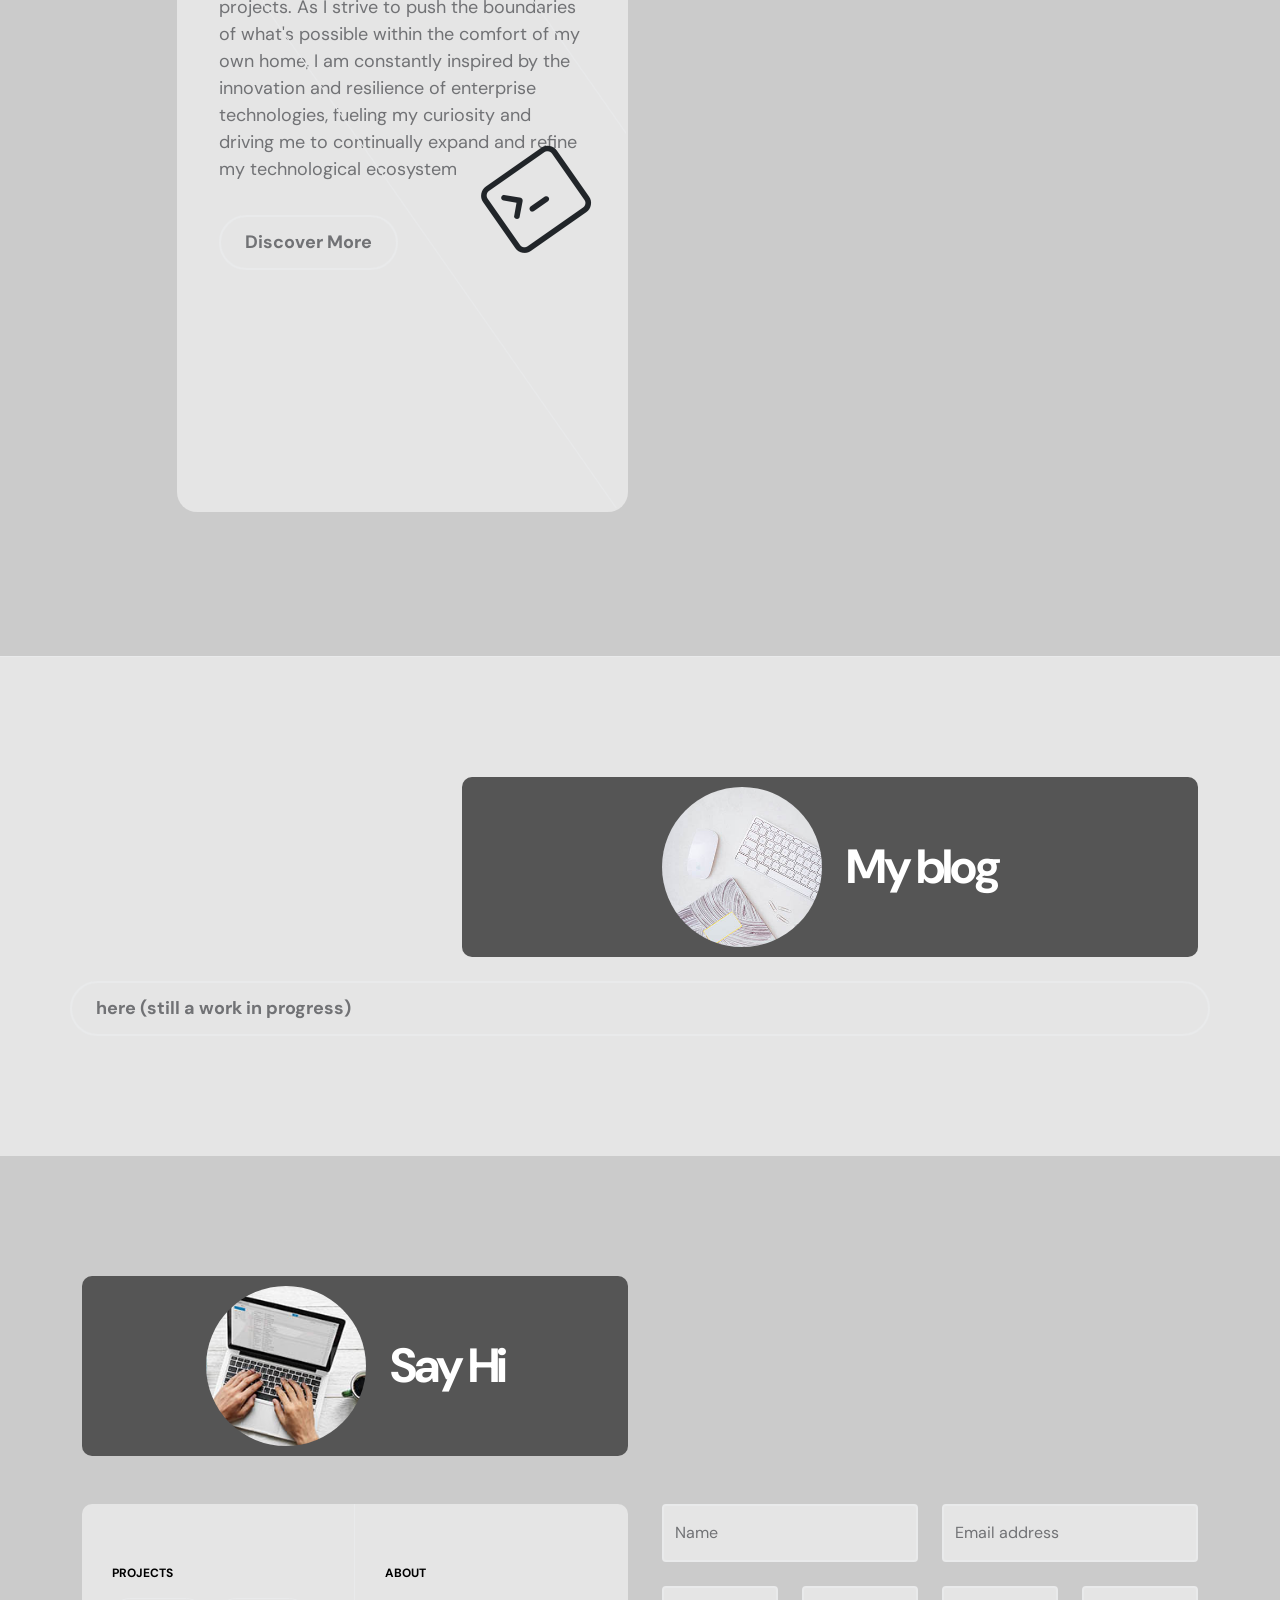
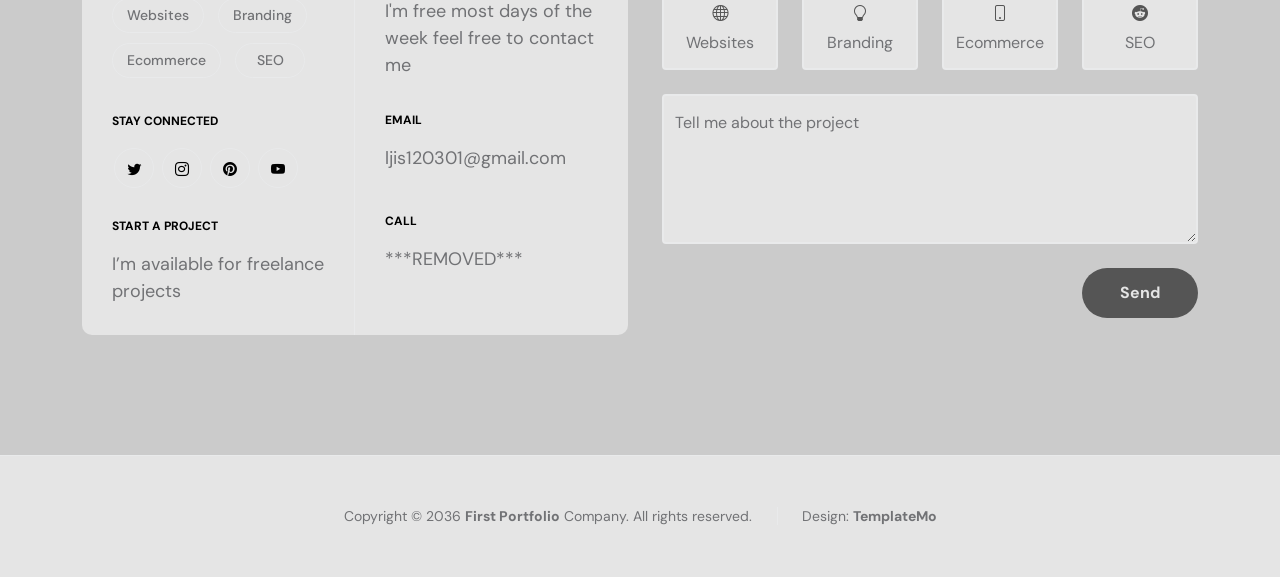
==== commit 6c35e3fe: "updated template stuff to talk about ADDS" ====
--- a/index.html
+++ b/index.html
@@ -302,20 +302,18 @@
                                 <div class="col-lg-6 col-12">
                                     <div class="services-thumb services-thumb-up">
                                         <div class="d-flex flex-wrap align-items-center border-bottom mb-4 pb-3">
-                                            <h3 class="mb-0">SEO</h3>
+                                            <h3 class="mb-0">Microsoft Active Directory</h3>
 
                                             <div class="services-price-wrap ms-auto">
-                                                <p class="services-price-text mb-0">$1,450</p>
+                                                <p class="services-price-text mb-0">MS ADDS</p>
                                                 <div class="services-price-overlay"></div>
                                             </div>
                                         </div>
 
-                                        <p>To list your website first on any search engine, we will work together. First Portfolio is one-page CSS Template for free download.</p>
-
-                                        <a href="#" class="custom-btn custom-border-btn btn mt-3">Discover More</a>
+                                        <p>I have deployed an entirely Virtualized Microsoft Active Directory Server. I have also deployed things such as Group Policy and a Domain Server running entirely virtualized on QEMU/KVM virtualization.</p>
 
                                         <div class="services-icon-wrap d-flex justify-content-center align-items-center">
-                                            <i class="services-icon bi-google"></i>
+                                            <i class="services-icon bi-motherboard"></i>
                                         </div>
                                     </div>
                                 </div>
@@ -337,7 +335,7 @@
                                 <h2 class="text-white ms-4 mb-0"> My blog</h2>
                             </div>
                         </div>
-                        <div class="custom-border-btn custom-btn section-title-wrap justify-content-center align-items-center"><a href="blog.html"> here</a></div>
+                        <div class="custom-border-btn custom-btn section-title-wrap justify-content-center align-items-center"><a href="blog.html"> here (still a work in progress) </a></div>
                         <div class="clearfix"></div>
 
                     </div>
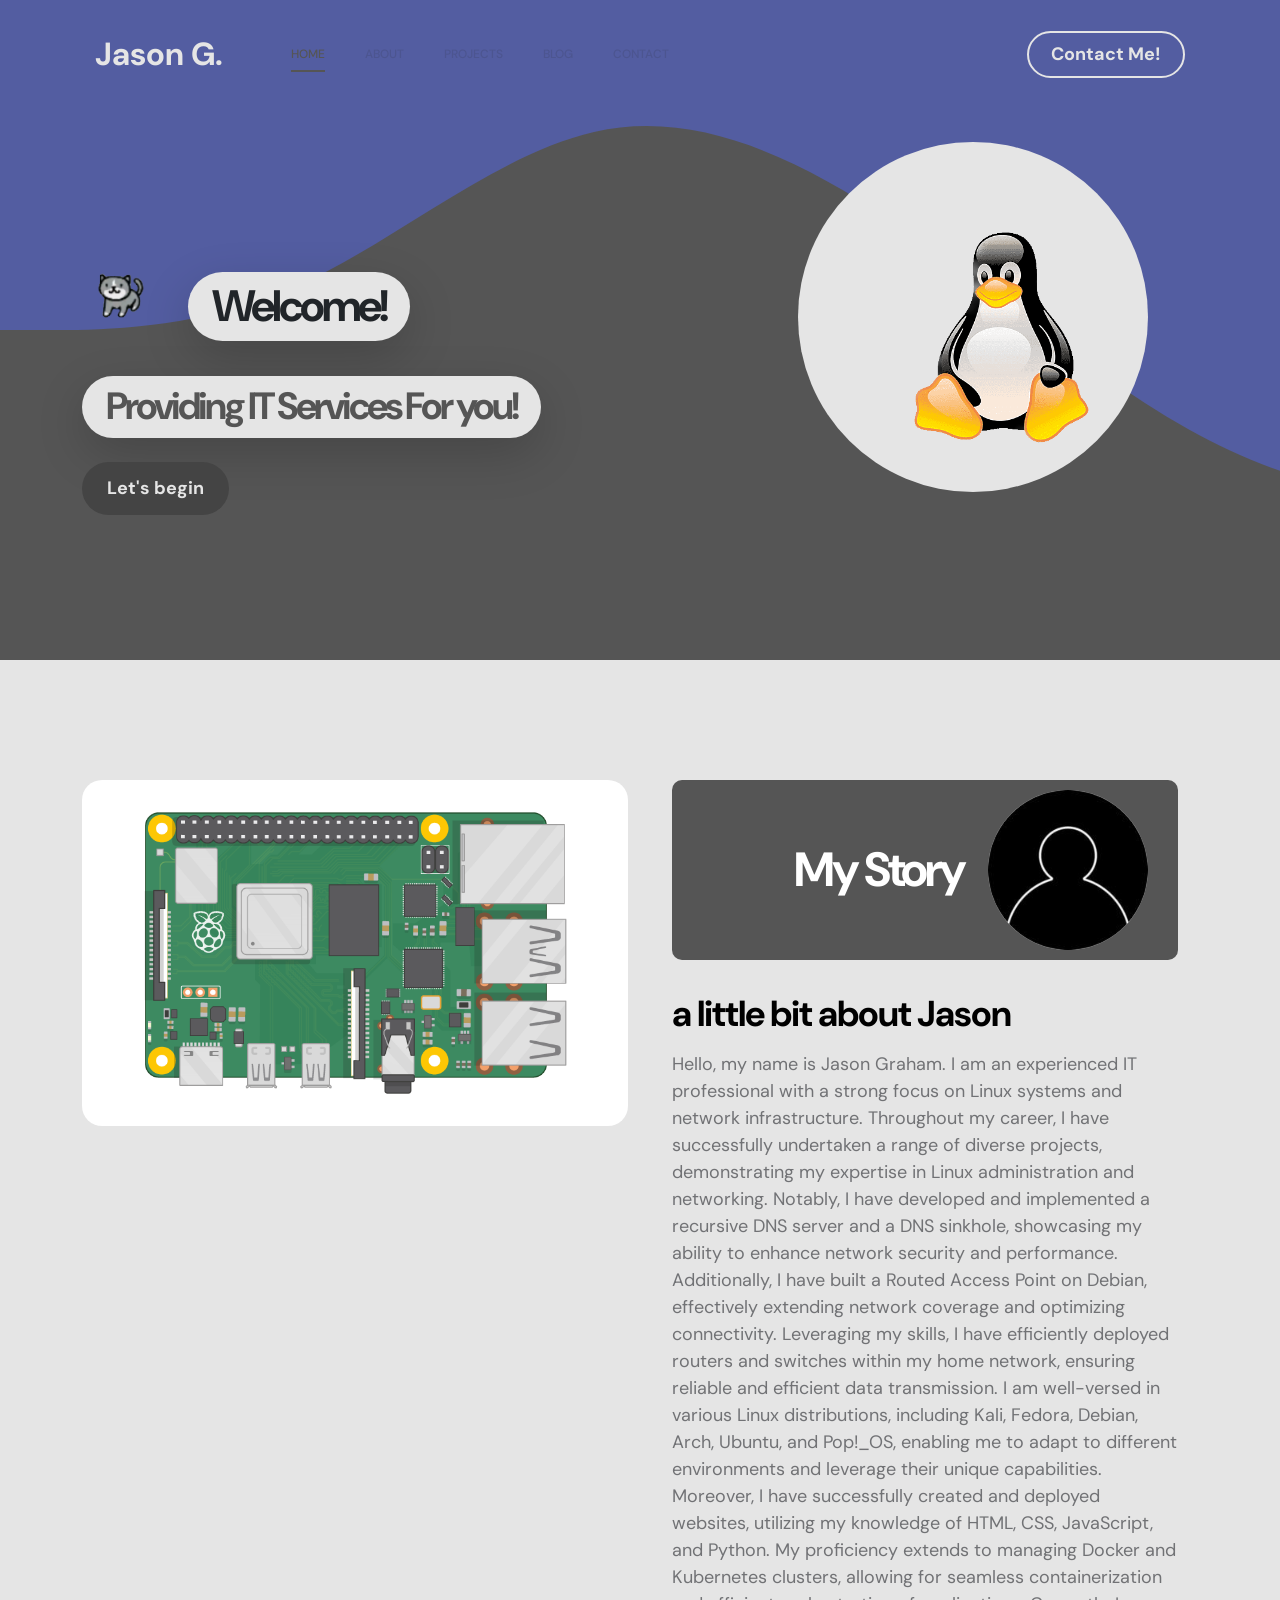
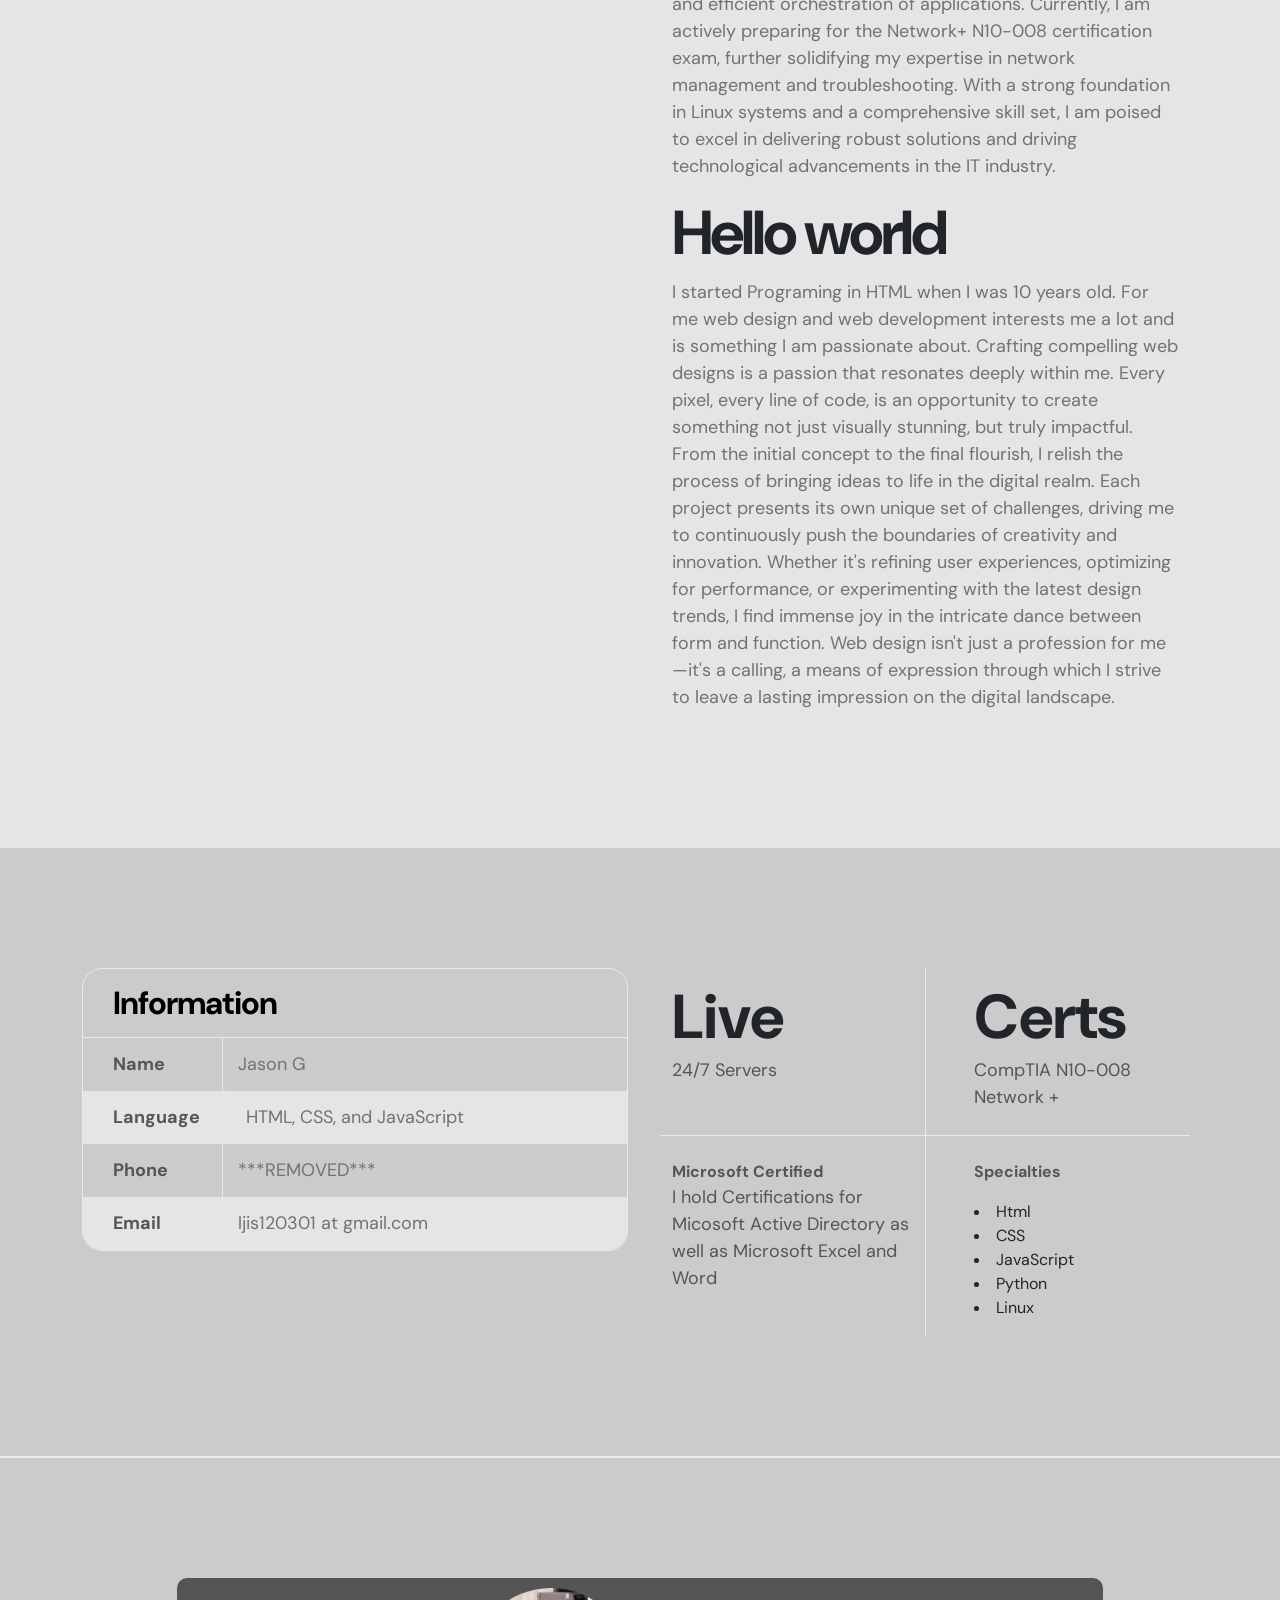
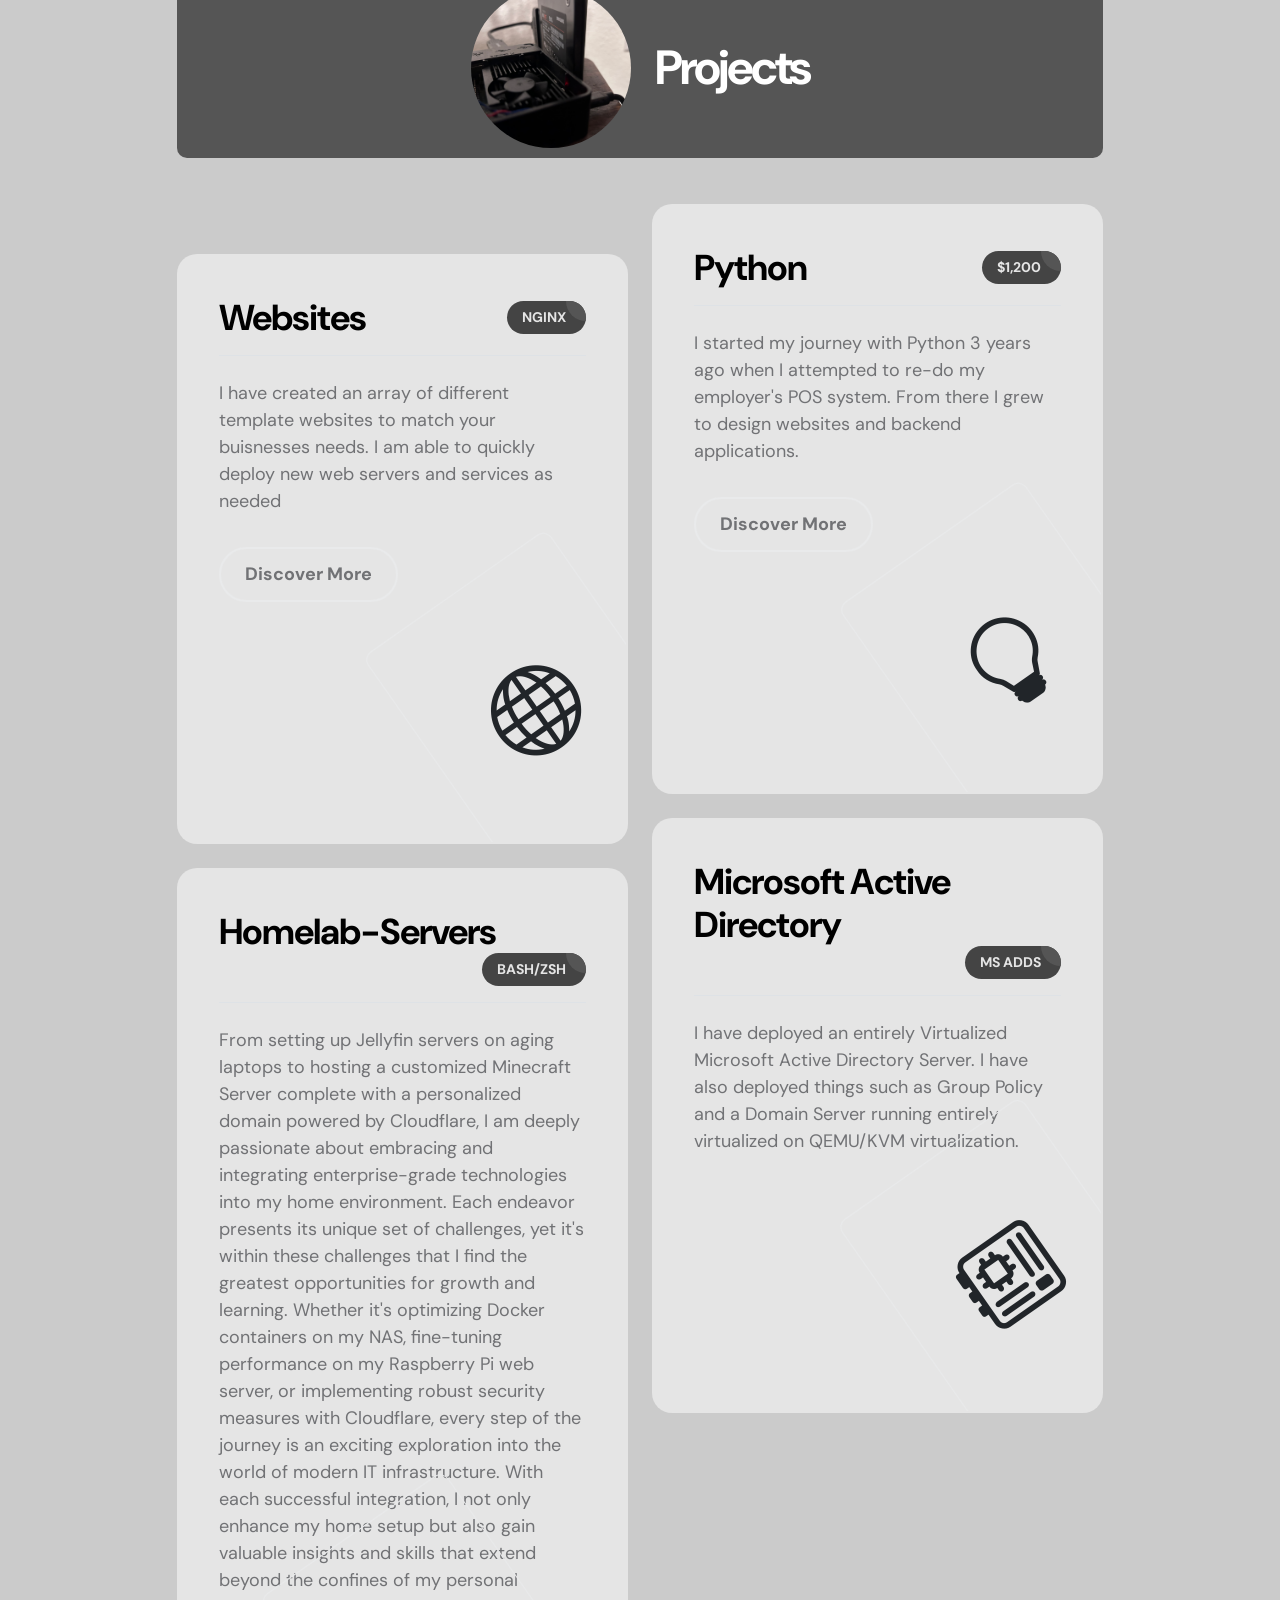
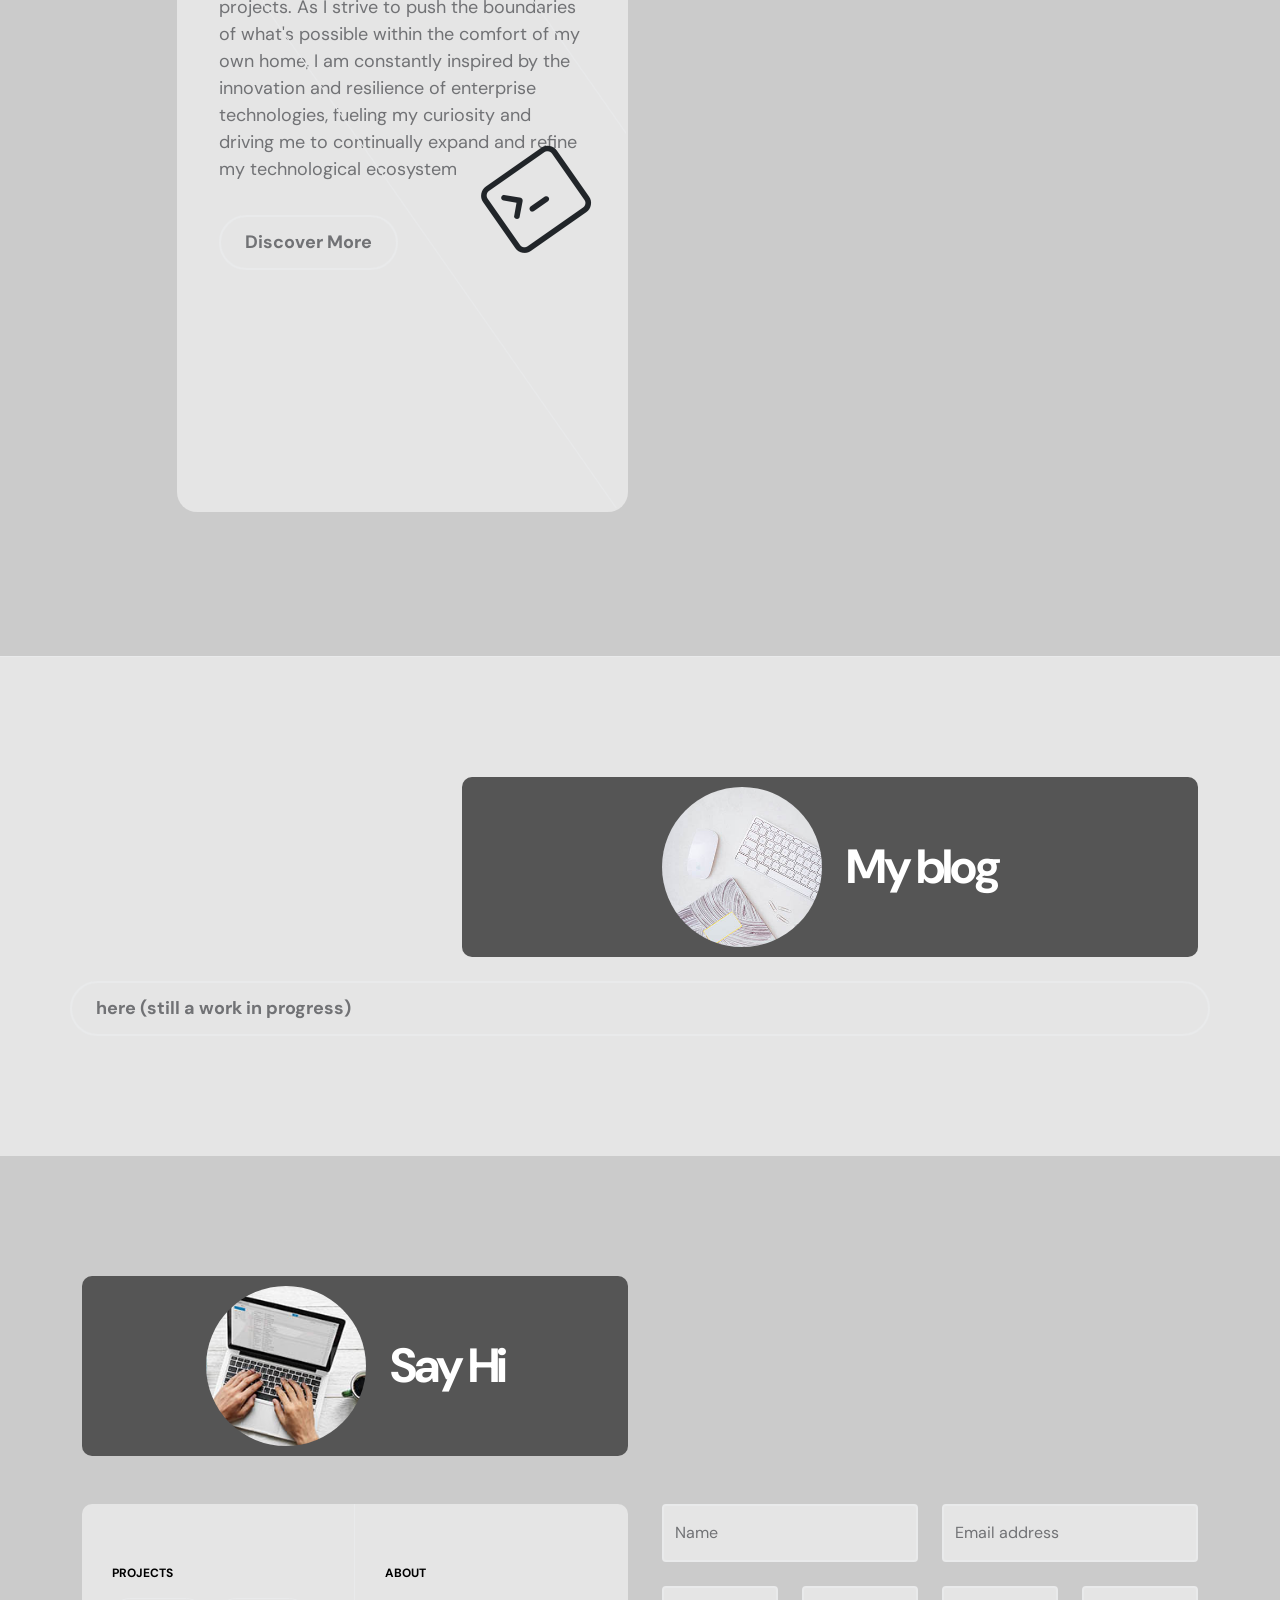
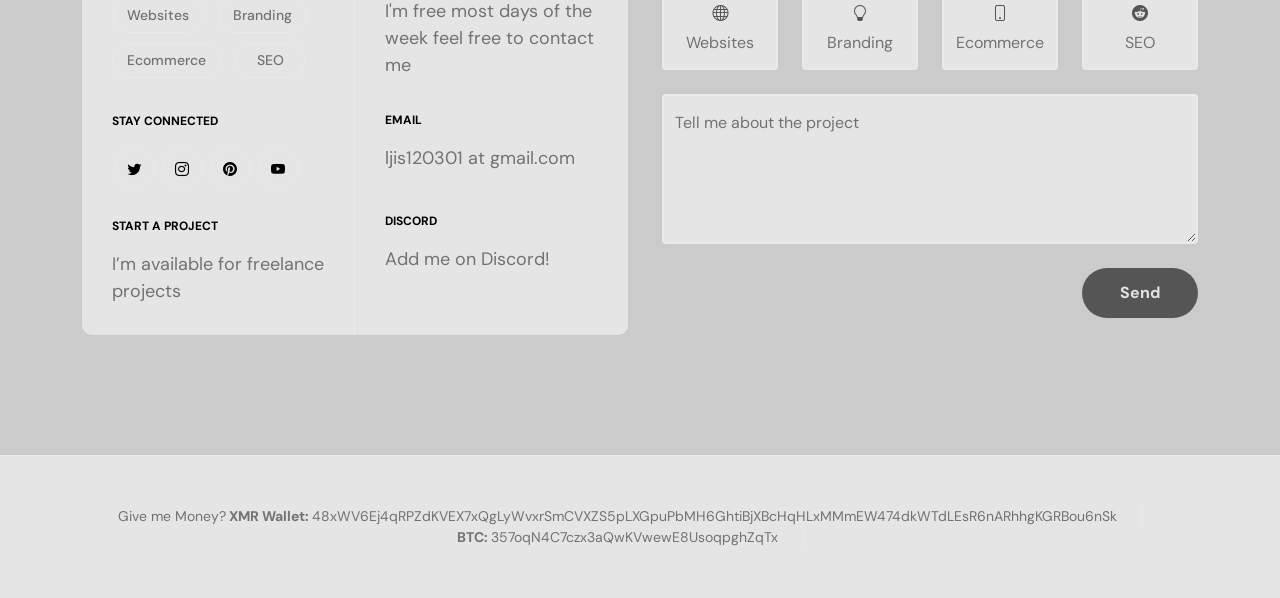
==== commit 2ce9d160: "added some additional secuirty for web scraping and added my xmr and btc address" ====
--- a/index.html
+++ b/index.html
@@ -5,7 +5,7 @@
         <meta name="viewport" content="width=device-width, initial-scale=1">
 
         <meta name="description" content="">
-        <meta name="author" content="TemplateMo">
+        <meta name="Jason" content="">
 
         <title>Jason's Website</title>
 
@@ -48,7 +48,7 @@
                     <span class="navbar-toggler-icon"></span>
                 </button>
 
-                <a href="index.html" class="navbar-brand mx-auto mx-lg-0">Jason Graham</a>
+                <a href="index.html" class="navbar-brand mx-auto mx-lg-0">Jason G.</a>
 
                 <div class="d-flex align-items-center d-lg-none">
                     <i class="navbar-icon bi-telephone-plus me-3"></i>
@@ -81,9 +81,9 @@
                     </ul>
 
                     <div class="d-lg-flex align-items-center d-none ms-auto">
-                        <i class="navbar-icon bi-telephone-plus me-3"></i>
+                        
                         <a class="custom-btn btn" href="#section_5">
-                            ***REMOVED***
+                            Contact Me!
                         </a>
                     </div>
                 </div>
@@ -165,7 +165,7 @@
                                 <div class="profile-body">
                                     <p>
                                         <span class="profile-small-title">Name</span> 
-                                        <span>Jason Graham</span>
+                                        <span>Jason G</span>
                                     </p>
 
                                     <p>
@@ -180,7 +180,7 @@
 
                                     <p>
                                         <span class="profile-small-title">Email</span> 
-                                        <span><a href="mailto:ljis120301@gmail.com">ljis120301@gmail.com</a></span>
+                                        <span><a href="mailto:ljis120301@gmail.com">ljis120301 at gmail.com</a></span>
                                     </p>
                                 </div>
                             </div>
@@ -400,15 +400,15 @@
 
                                     <p>
                                         <a href="mailto:ljis120301@gmail.com">
-                                            ljis120301@gmail.com
+                                            ljis120301 at gmail.com
                                         </a>
                                     </p>
 
-                                    <strong class="site-footer-title d-block mt-4 mb-3">Call</strong>
+                                    <strong class="site-footer-title d-block mt-4 mb-3">Discord</strong>
 
                                     <p class="mb-0">
-                                        <a href="tel: ***REMOVED***">
-                                            ***REMOVED***
+                                        <a href="https://discord.com/users/238064010044506123">
+                                            Add me on Discord!
                                         </a>
                                     </p>
                                 </div>
@@ -507,9 +507,10 @@
                     <div class="col-lg-12 col-12">
                         <div class="copyright-text-wrap">
                             <p class="mb-0">
-                                <span class="copyright-text">Copyright © 2036 <a href="#">First Portfolio</a> Company. All rights reserved.</span>
-                                Design: 
-                                <a rel="sponsored" href="https://templatemo.com" target="_blank">TemplateMo</a>
+
+                                <span class="copyright-text">Give me Money?<a href="#"> XMR Wallet: </a> 48xWV6Ej4qRPZdKVEX7xQgLyWvxrSmCVXZS5pLXGpuPbMH6GhtiBjXBcHqHLxMMmEW474dkWTdLEsR6nARhhgKGRBou6nSk </span>
+                               
+                                <span class="copyright-text"><a><br> BTC: </a> 357oqN4C7czx3aQwKVwewE8UsoqpghZqTx </span>
                             </p>
                         </div>
                     </div>
